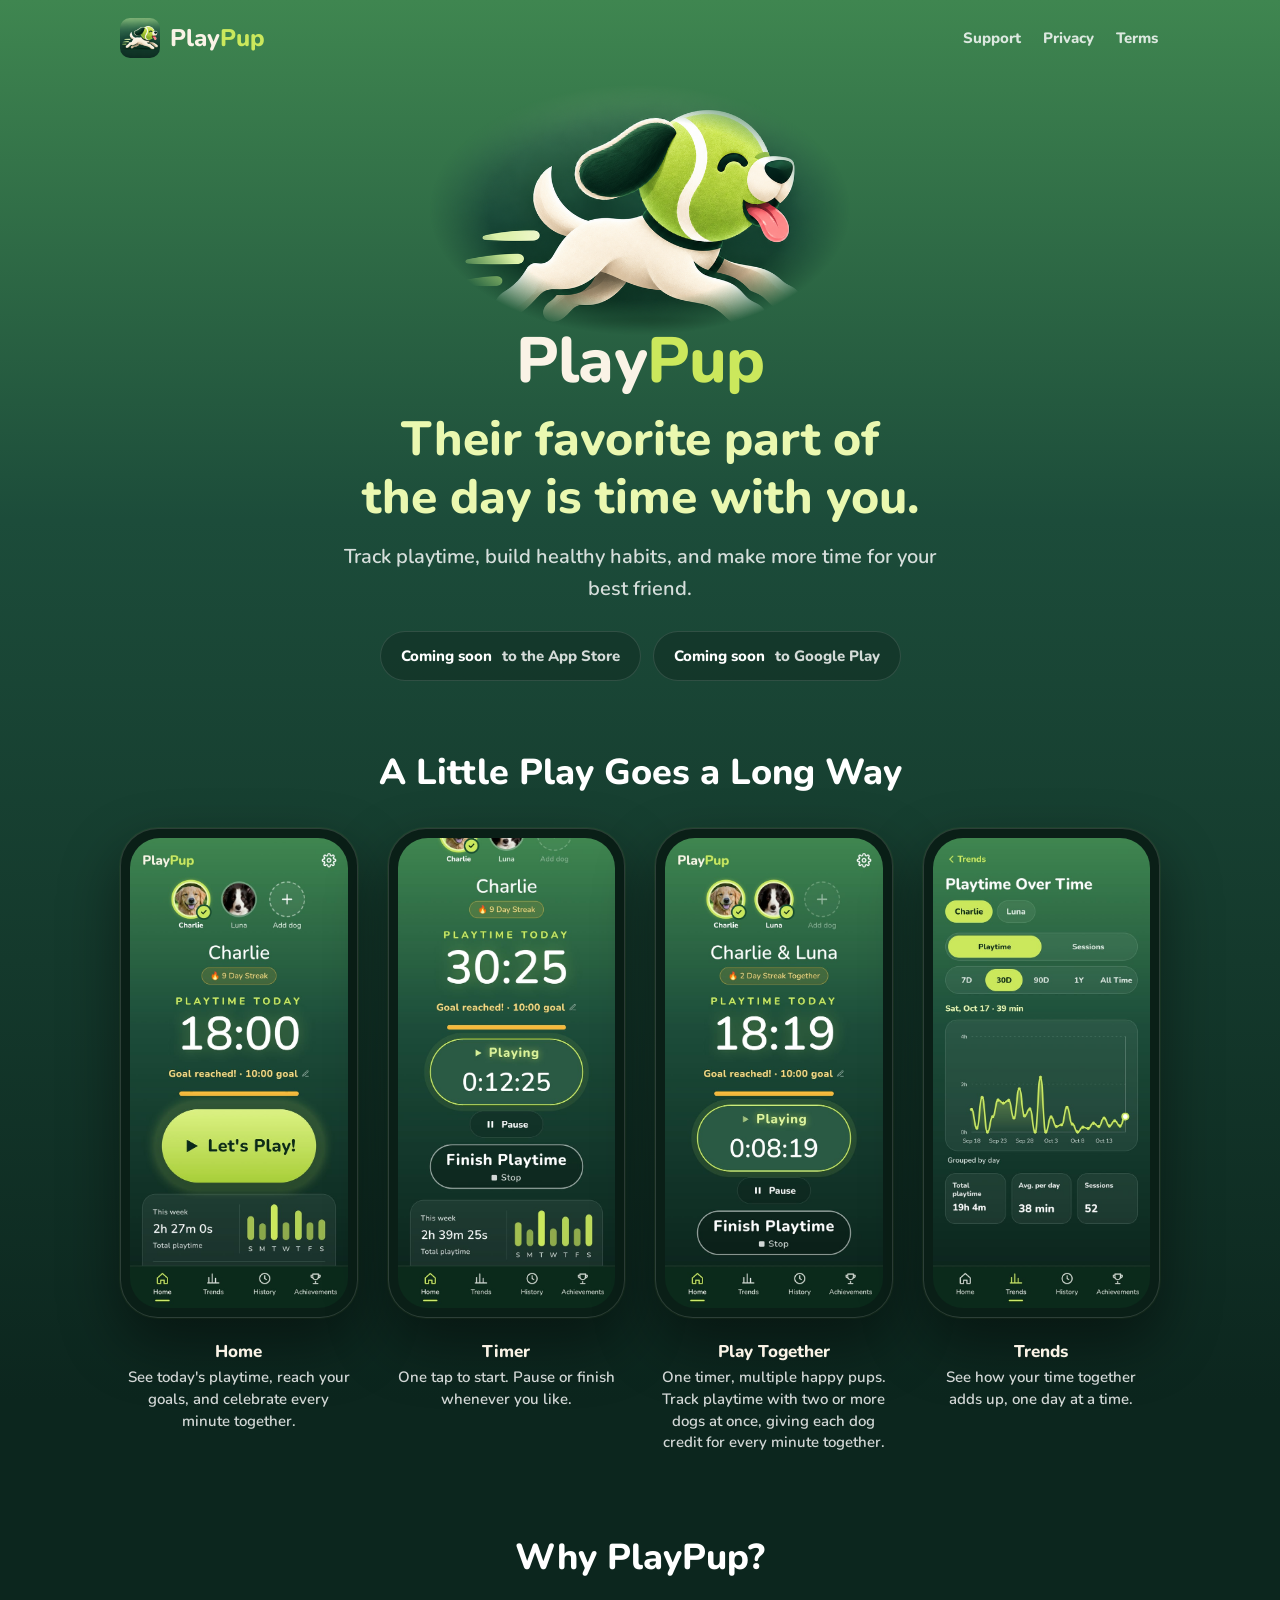
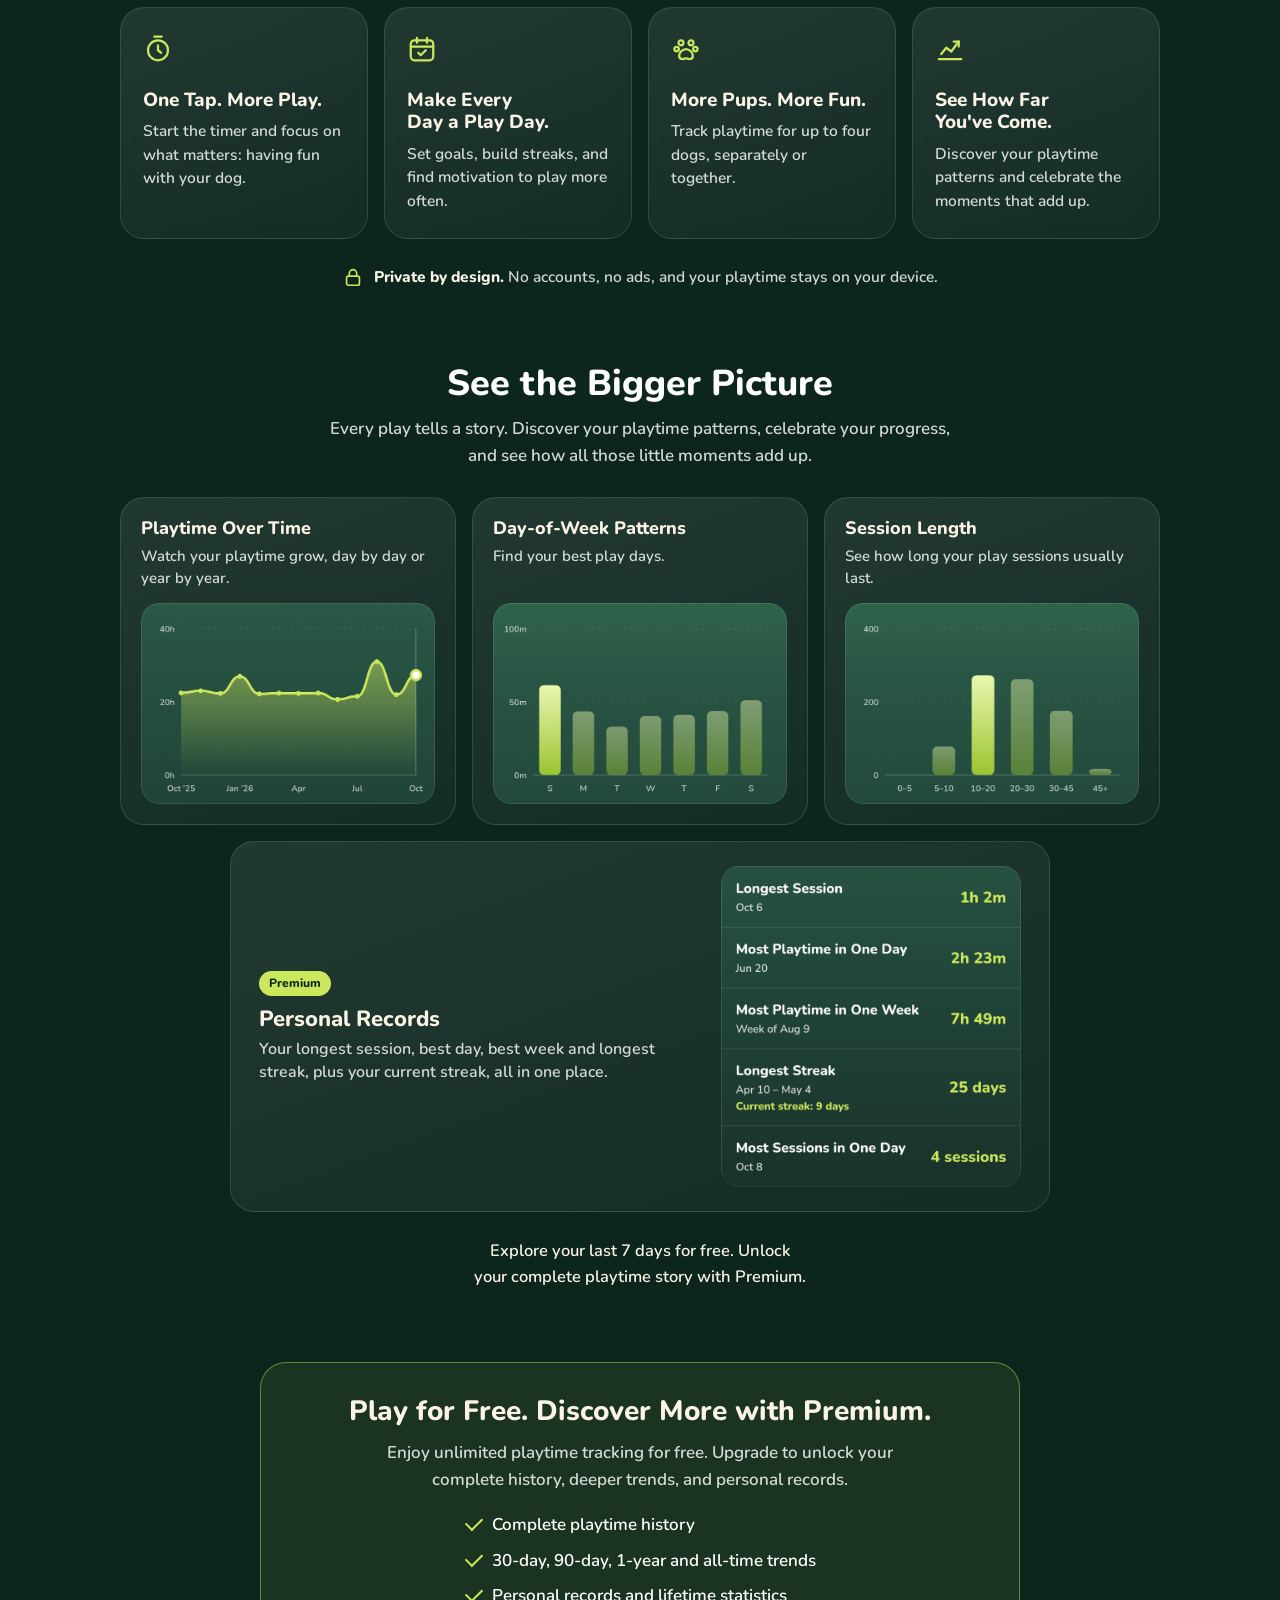
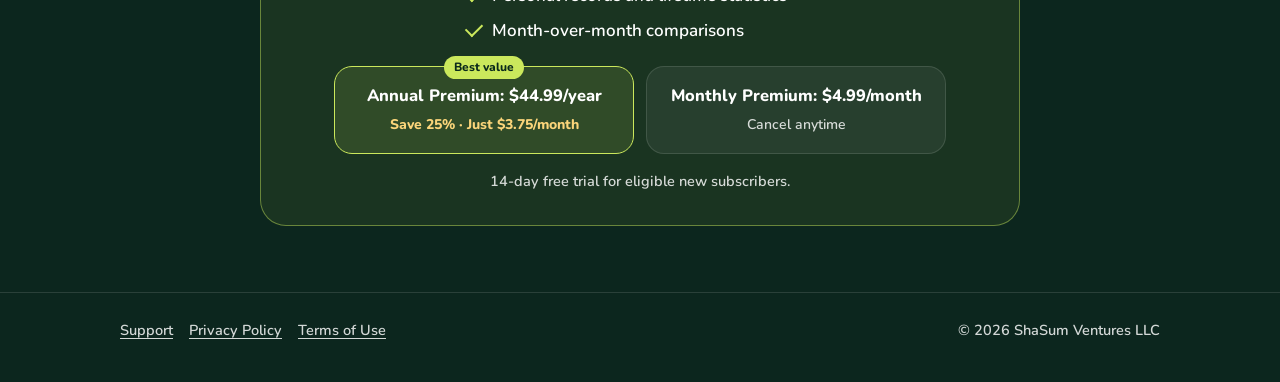
==== index.html @ ba5e1eaf "Add "See the Bigger Picture" chart section before Premium Three chart cards cropped from the real ap" ====
<!doctype html>
<html lang="en">
<head>
  <meta charset="utf-8">
  <meta name="viewport" content="width=device-width, initial-scale=1">
  <title>PlayPup – Dog Playtime Tracker | Build Healthy Play Habits</title>
  <meta name="description" content="Track playtime, build healthy habits, and make more time for your best friend. Private by design.">
  <meta name="theme-color" content="#1c4c3a">
  <link rel="icon" type="image/png" href="assets/favicon.png">
  <link rel="apple-touch-icon" href="assets/apple-touch-icon.png">
  <meta property="og:title" content="PlayPup – Dog Playtime Tracker">
  <meta property="og:description" content="Their favorite part of the day is time with you.">
  <meta property="og:image" content="https://playpup.app/assets/og-image.png">
  <meta property="og:url" content="https://playpup.app/">
  <meta name="twitter:card" content="summary_large_image">
  <link rel="stylesheet" href="assets/site.css?v=5">
</head>
<body>
  <header class="site-header">
    <div class="wrap">
      <a class="brand" href="/" aria-label="PlayPup home"><img src="assets/icon.png" alt="" width="40" height="40"><span class="wordmark">Play<span>Pup</span></span></a>
      <nav class="nav" aria-label="Main">
        <a href="support.html">Support</a>
        <a href="privacy.html">Privacy</a>
        <a href="terms.html">Terms</a>
      </nav>
    </div>
  </header>

  <main>
    <!-- 1. Hero -->
    <section class="hero">
      <div class="wrap">
        <img class="pup" src="assets/pup.png" alt="" width="760" height="455">
        <p class="hero-wordmark" aria-label="PlayPup">Play<span>Pup</span></p>
        <h1>Their favorite part of the day is time with you.</h1>
        <p class="lead">Track playtime, build healthy habits, and make more time for your best friend.</p>
        <div class="badges">
          <span class="badge"><strong>Coming soon</strong> to the App Store</span>
          <span class="badge"><strong>Coming soon</strong> to Google Play</span>
        </div>
      </div>
    </section>

    <!-- 2. App showcase -->
    <section class="showcase" aria-labelledby="showcase-title">
      <div class="wrap">
        <h2 class="section-title" id="showcase-title">A Little Play Goes a Long Way</h2>
        <div class="phones">
          <figure class="phone-fig">
            <div class="phone"><img src="assets/screens/home.jpg?v=2" alt="PlayPup Home screen: Charlie selected, 18 minutes of playtime today with the daily goal reached, a large Let's Play button, and this week's playtime bars" width="640" height="1385"></div>
            <figcaption><b>Home</b>See today's playtime, reach your goals, and celebrate every minute together.</figcaption>
          </figure>
          <figure class="phone-fig">
            <div class="phone"><img src="assets/screens/timer.jpg?v=2" alt="PlayPup timer running at 12 minutes, with Pause and Finish Playtime buttons" width="640" height="1385"></div>
            <figcaption><b>Timer</b>One tap to start. Pause or finish whenever you like.</figcaption>
          </figure>
          <figure class="phone-fig">
            <div class="phone"><img src="assets/screens/together.jpg?v=2" alt="Playing together: Charlie and Luna both selected, a 2 Day Streak Together, and one timer running for both dogs" width="640" height="1385"></div>
            <figcaption><b>Play Together</b>One timer, multiple happy pups. Track playtime with two or more dogs at once, giving each dog credit for every minute together.</figcaption>
          </figure>
          <figure class="phone-fig">
            <div class="phone"><img src="assets/screens/trends.jpg?v=2" alt="PlayPup Trends: a 30-day playtime chart with total playtime, average per day and session count" width="640" height="1385"></div>
            <figcaption><b>Trends</b>See how your time together adds up, one day at a time.</figcaption>
          </figure>
        </div>
      </div>
    </section>

    <!-- 3. Why PlayPup? -->
    <section aria-labelledby="why-title">
      <div class="wrap">
        <h2 class="section-title" id="why-title">Why PlayPup?</h2>
        <div class="benefits">
          <div class="benefit">
            <svg class="icon" viewBox="0 0 24 24" aria-hidden="true"><circle cx="12" cy="13" r="8"/><path d="M12 9v4l2.5 2M9 2h6"/></svg>
            <h3>One Tap. More Play.</h3>
            <p>Start the timer and focus on what matters: having fun with your dog.</p>
          </div>
          <div class="benefit">
            <svg class="icon" viewBox="0 0 24 24" aria-hidden="true"><rect x="3" y="5" width="18" height="16" rx="3"/><path d="M3 10h18M8 3v4M16 3v4M9 15l2 2 4-4"/></svg>
            <h3>Make Every Day a Play Day.</h3>
            <p>Set goals, build streaks, and find motivation to play more often.</p>
          </div>
          <div class="benefit">
            <svg class="icon" viewBox="0 0 24 24" aria-hidden="true"><circle cx="8" cy="7" r="2"/><circle cx="16" cy="7" r="2"/><circle cx="4.5" cy="12" r="1.8"/><circle cx="19.5" cy="12" r="1.8"/><path d="M12 12c-3 0-5.5 3.2-5.5 5.5 0 1.7 1.4 2.5 3 2.5 1 0 1.6-.5 2.5-.5s1.5.5 2.5.5c1.6 0 3-.8 3-2.5C17.5 15.2 15 12 12 12z"/></svg>
            <h3>More Pups. More Fun.</h3>
            <p>Track playtime for up to four dogs, separately or together.</p>
          </div>
          <div class="benefit">
            <svg class="icon" viewBox="0 0 24 24" aria-hidden="true"><path d="M3 20h18"/><path d="M5 16l4-5 4 3 6-8"/><path d="M15 6h4v4"/></svg>
            <h3>See How Far You've Come.</h3>
            <p>Discover your playtime patterns and celebrate the moments that add up.</p>
          </div>
        </div>
        <p class="privacy-line">
          <svg viewBox="0 0 24 24" aria-hidden="true"><rect x="5" y="11" width="14" height="10" rx="2"/><path d="M8 11V8a4 4 0 0 1 8 0v3"/></svg>
          <span><strong>Private by design.</strong> No accounts, no ads, and your playtime stays on your device.</span>
        </p>
      </div>
    </section>

    <!-- 4. See the bigger picture: the charts (leads into Premium) -->
    <section class="bigger" aria-labelledby="bigger-title">
      <div class="wrap">
        <h2 class="section-title" id="bigger-title">See the Bigger Picture</h2>
        <p class="section-sub">Every play tells a story. Discover your playtime patterns, celebrate your progress, and see how all those little moments add up.</p>
        <div class="chart-grid">
          <figure class="chart-card">
            <figcaption><h3>Playtime Over Time</h3><p>Watch your playtime grow, day by day or year by year.</p></figcaption>
            <img src="assets/charts/playtime.png?v=1" alt="Line chart of monthly playtime over the past year, rising toward this month" width="720" height="491" loading="lazy">
          </figure>
          <figure class="chart-card">
            <figcaption><h3>Day-of-Week Patterns</h3><p>Find your best play days.</p></figcaption>
            <img src="assets/charts/weekdays.png?v=1" alt="Bar chart of average playtime for each day of the week, highest on Sunday" width="720" height="491" loading="lazy">
          </figure>
          <figure class="chart-card">
            <figcaption><h3>Session Length</h3><p>See how long your play sessions usually last.</p></figcaption>
            <img src="assets/charts/length.png?v=1" alt="Bar chart of how many play sessions fall into each length, most often 10 to 20 minutes" width="720" height="491" loading="lazy">
          </figure>
        </div>
        <figure class="chart-card records-card">
          <figcaption>
            <span class="premium-tag">Premium</span>
            <h3>Personal Records</h3>
            <p>Your longest session, best day, best week and longest streak, plus your current streak, all in one place.</p>
          </figcaption>
          <img src="assets/charts/records.png?v=1" alt="Personal records: longest session 1 hour 2 minutes, most playtime in one day 2 hours 23 minutes, most in one week 7 hours 49 minutes, longest streak 25 days" width="720" height="770" loading="lazy">
        </figure>
        <p class="bigger-note">Explore your last 7 days for free. Unlock your complete playtime story with Premium.</p>
      </div>
    </section>

    <!-- 5. Premium -->
    <section aria-labelledby="premium-title">
      <div class="narrow">
        <div class="premium">
          <h2 id="premium-title">Play for Free. Discover More with Premium.</h2>
          <p>Enjoy unlimited playtime tracking for free. Upgrade to unlock your complete history, deeper trends, and personal records.</p>
          <ul class="checks">
            <li>Complete playtime history</li>
            <li>30-day, 90-day, 1-year and all-time trends</li>
            <li>Personal records and lifetime statistics</li>
            <li>Month-over-month comparisons</li>
          </ul>
          <div class="plans">
            <div class="plan best">
              <span class="tag">Best value</span>
              <b>Annual Premium: $44.99/year</b>
              <small>Save 25% · Just $3.75/month</small>
            </div>
            <div class="plan">
              <b>Monthly Premium: $4.99/month</b>
              <small class="plain">Cancel anytime</small>
            </div>
          </div>
          <p class="trial">14-day free trial for eligible new subscribers.</p>
        </div>
      </div>
    </section>
  </main>

  <!-- 6. Footer -->
  <footer class="site-footer">
    <div class="wrap">
      <div><a href="support.html">Support</a><a href="privacy.html">Privacy Policy</a><a href="terms.html">Terms of Use</a></div>
      <div>© 2026 ShaSum Ventures LLC</div>
    </div>
  </footer>
</body>
</html>
---- assets/site.css ----
/* PlayPup website — the app's look: green gradient, lime accent, gold for rewards, Nunito. */
@font-face { font-family: 'Nunito'; font-weight: 600; font-display: swap; src: url('fonts/Nunito_600SemiBold.ttf') format('truetype'); }
@font-face { font-family: 'Nunito'; font-weight: 800; font-display: swap; src: url('fonts/Nunito_800ExtraBold.ttf') format('truetype'); }

:root {
  --top: #3f8650; --mid: #1c4c3a; --bot: #0c261e;
  --lime: #cbe85c; --lime-light: #eaf8b0; --cream: #faf3e6; --gold: #f6b93b; --gold-text: #fbd57a;
  --ink: #ffffff; --muted: rgba(255, 255, 255, 0.82); --card: rgba(255, 255, 255, 0.06); --line: rgba(255, 255, 255, 0.12);
  --on-lime: #0b2a1b;
  color-scheme: dark;
}
* { box-sizing: border-box; }
html { background: var(--bot); }
body {
  margin: 0; min-height: 100vh; color: var(--ink); background: linear-gradient(180deg, var(--top) 0, var(--mid) 520px, var(--bot) 1400px) no-repeat, var(--bot);
  font: 600 17px/1.6 'Nunito', -apple-system, 'Segoe UI', Roboto, Helvetica, Arial, sans-serif;
  -webkit-font-smoothing: antialiased;
}
img { max-width: 100%; height: auto; display: block; }
a { color: var(--lime); text-underline-offset: 3px; }
a:hover { color: var(--lime-light); }
:focus-visible { outline: 3px solid var(--lime); outline-offset: 3px; border-radius: 6px; }
h1, h2, h3 { font-weight: 800; line-height: 1.2; margin: 0; text-wrap: balance; }
.wrap { width: min(1040px, 100% - 40px); margin-inline: auto; }
.narrow { width: min(760px, 100% - 40px); margin-inline: auto; }

/* Header */
.site-header { padding-block: 18px; }
.site-header .wrap { display: flex; align-items: center; justify-content: space-between; gap: 16px; flex-wrap: wrap; }
.brand { display: flex; align-items: center; gap: 10px; text-decoration: none; font-weight: 800; font-size: 24px; color: var(--cream); }
.brand img { width: 40px; height: 40px; border-radius: 10px; }
.brand .wordmark span { color: var(--lime); }
.nav { display: flex; gap: 18px; flex-wrap: wrap; }
.nav a { color: var(--muted); text-decoration: none; font-weight: 800; font-size: 15px; padding: 6px 2px; }
.nav a:hover, .nav a[aria-current="page"] { color: var(--ink); }

/* Home hero */
.hero { text-align: center; padding-block: 8px 40px; }
.hero .pup {
  width: min(420px, 86%); margin: 0 auto;
  /* Fade the artwork's own background softly into the page. */
  -webkit-mask-image: radial-gradient(closest-side, #000 72%, transparent 100%);
  mask-image: radial-gradient(closest-side, #000 72%, transparent 100%);
}
.hero-wordmark { font-weight: 800; font-size: clamp(44px, 8vw, 64px); line-height: 1; letter-spacing: -0.01em; color: var(--cream); margin: -6px 0 18px; }
.hero-wordmark span { color: var(--lime); }
.hero h1 { font-size: clamp(30px, 5.4vw, 48px); color: var(--lime-light); margin-top: 6px; }
.hero p.lead { font-size: clamp(17px, 2.3vw, 20px); color: var(--muted); max-width: 620px; margin: 14px auto 0; }
.badges { display: flex; gap: 12px; justify-content: center; flex-wrap: wrap; margin-top: 26px; }
.badge {
  display: inline-flex; align-items: center; gap: 10px; padding: 12px 20px; border-radius: 99px;
  border: 1.5px solid var(--line); background: rgba(0, 0, 0, 0.2); color: var(--muted); font-weight: 800; font-size: 15px;
}
.badge strong { color: var(--ink); }
.btn {
  display: inline-block; padding: 14px 26px; border-radius: 99px; font-weight: 800; text-decoration: none;
  background: linear-gradient(180deg, #dcf283, #a9cf3a); color: var(--on-lime);
}
.btn:hover { color: var(--on-lime); filter: brightness(1.05); }

/* Sections */
section { padding-block: 36px; }
.section-title { text-align: center; font-size: clamp(26px, 4vw, 36px); }
.section-sub { text-align: center; color: var(--muted); max-width: 640px; margin: 10px auto 0; }

/* App showcase: the star of the page */
.showcase { padding-block: 30px 46px; }
.phones {
  display: grid; grid-template-columns: repeat(4, minmax(0, 1fr)); gap: clamp(16px, 2.4vw, 30px);
  align-items: start; max-width: 1040px; margin: 34px auto 0;
}
.phone-fig { margin: 0; text-align: center; }
.phone {
  border-radius: 38px; padding: 9px; background: #0a1f17;
  border: 1px solid rgba(255, 255, 255, 0.14);
  box-shadow: 0 26px 60px rgba(0, 0, 0, 0.45), 0 0 0 1px rgba(203, 232, 92, 0.06);
}
.phone img { border-radius: 30px; width: 100%; }
.phone-fig figcaption { position: relative; z-index: 1; margin-top: 22px; color: var(--muted); font-size: 15px; line-height: 1.45; padding-inline: 6px; }
.phone-fig figcaption b { display: block; color: var(--cream); font-size: 17px; margin-bottom: 2px; }
@media (max-width: 900px) and (min-width: 721px) {
  /* Tablets: two by two. */
  .phones { grid-template-columns: repeat(2, minmax(0, 1fr)); max-width: 620px; row-gap: 40px; }
}
@media (max-width: 720px) {
  /* On phones: swipe through the screens. */
  .phones {
    grid-template-columns: none; grid-auto-flow: column; grid-auto-columns: 72%;
    overflow-x: auto; scroll-snap-type: x mandatory; padding: 10px 14% 18px; margin-inline: -20px;
    scrollbar-width: none;
  }
  .phones::-webkit-scrollbar { display: none; }
  .phone-fig { scroll-snap-align: center; }
}

/* Why PlayPup: four glass cards */
.benefits { display: grid; gap: 16px; grid-template-columns: repeat(auto-fit, minmax(220px, 1fr)); margin-top: 28px; }
.benefit {
  padding: 26px 22px; border-radius: 24px; border: 1px solid var(--line);
  background: linear-gradient(160deg, rgba(255, 255, 255, 0.09), rgba(255, 255, 255, 0.03));
  -webkit-backdrop-filter: blur(8px); backdrop-filter: blur(8px);
}
.benefit .icon { width: 30px; height: 30px; fill: none; stroke: var(--lime); stroke-width: 1.8; stroke-linecap: round; stroke-linejoin: round; }
.benefit h3 { font-size: 19px; margin-top: 16px; color: var(--cream); }
.benefit p { color: var(--muted); margin: 8px 0 0; font-size: 15.5px; line-height: 1.5; }
.privacy-line { display: flex; gap: 10px; align-items: center; justify-content: center; text-align: left; color: var(--muted); margin: 26px auto 0; max-width: 620px; font-size: 15.5px; }
.privacy-line svg { width: 22px; height: 22px; flex: none; fill: none; stroke: var(--lime); stroke-width: 1.8; stroke-linecap: round; stroke-linejoin: round; }
.privacy-line strong { color: var(--cream); }

/* See the bigger picture: chart cards */
.chart-grid { display: grid; grid-template-columns: repeat(3, minmax(0, 1fr)); gap: 16px; margin-top: 28px; }
.chart-card {
  margin: 0; padding: 20px; border-radius: 24px; border: 1px solid var(--line);
  background: linear-gradient(160deg, rgba(255, 255, 255, 0.09), rgba(255, 255, 255, 0.03));
  display: flex; flex-direction: column;
}
.chart-grid .chart-card img { margin-top: auto; } /* charts line up along the bottom */
.chart-card h3 { font-size: 18px; color: var(--cream); }
.chart-card figcaption p { color: var(--muted); margin: 6px 0 14px; font-size: 15px; line-height: 1.45; }
.chart-card img { width: 100%; border-radius: 18px; }
.records-card { display: grid; grid-template-columns: 1fr minmax(0, 300px); gap: 32px; align-items: center; margin: 16px auto 0; padding: 24px 28px; max-width: 820px; }
.records-card h3 { font-size: 22px; margin-top: 10px; }
.records-card figcaption p { font-size: 16px; margin-bottom: 0; max-width: 420px; }
.premium-tag { display: inline-block; font-size: 12px; font-weight: 800; padding: 3px 10px; border-radius: 99px; color: var(--on-lime); background: var(--lime); }
.bigger-note { text-align: center; color: var(--cream); font-size: 16.5px; margin: 26px auto 0; max-width: 620px; text-wrap: balance; }
@media (max-width: 860px) {
  .chart-grid { grid-template-columns: 1fr; max-width: 520px; margin-inline: auto; }
  .records-card { grid-template-columns: 1fr; max-width: 520px; margin-inline: auto; }
}

/* Premium: compact, after the app story */
.premium { border: 1px solid rgba(203, 232, 92, 0.45); background: rgba(203, 232, 92, 0.07); border-radius: 26px; padding: clamp(22px, 4vw, 32px); text-align: center; }
.premium h2 { font-size: clamp(22px, 3.4vw, 28px); color: var(--cream); }
.premium > p { color: var(--muted); margin: 10px auto 0; max-width: 560px; }
.checks { list-style: none; padding: 0; margin: 18px auto 0; display: inline-grid; gap: 8px; text-align: left; }
.checks li { padding-left: 28px; position: relative; }
.checks li::before { content: ''; position: absolute; left: 2px; top: 6px; width: 14px; height: 8px; border-left: 2.5px solid var(--lime); border-bottom: 2.5px solid var(--lime); transform: rotate(-45deg); }
.plans { display: flex; gap: 12px; justify-content: center; flex-wrap: wrap; margin-top: 22px; }
.plan { position: relative; border: 1.5px solid var(--line); background: var(--card); border-radius: 18px; padding: 16px 20px; min-width: 230px; flex: 1 1 230px; max-width: 300px; }
.plan b { display: block; font-size: 16.5px; }
.plan small { color: var(--gold-text); font-weight: 800; font-size: 14px; }
.plan small.plain { color: var(--muted); font-weight: 600; }
.plan.best { border-color: var(--lime); background: rgba(203, 232, 92, 0.12); }
.plan .tag { position: absolute; top: -11px; left: 50%; transform: translateX(-50%); background: var(--lime); color: var(--on-lime); font-size: 12px; font-weight: 800; padding: 2px 10px; border-radius: 99px; white-space: nowrap; }
.premium .trial { color: var(--muted); font-size: 14.5px; margin-top: 16px; }

/* Text pages (privacy, terms, support) */
.doc { padding-block: 16px 50px; }
.doc h1 { font-size: clamp(30px, 5vw, 40px); }
.doc .updated { color: var(--muted); margin-top: 6px; font-size: 15px; }
.doc h2 { font-size: 22px; margin-top: 34px; }
.doc h3 { font-size: 18px; margin-top: 22px; }
.doc p, .doc li { color: rgba(255, 255, 255, 0.9); }
.doc ul { padding-left: 22px; }
.doc li + li { margin-top: 6px; }
.callout { background: var(--card); border: 1px solid var(--line); border-left: 4px solid var(--lime); border-radius: 14px; padding: 16px 18px; margin-top: 20px; }
.callout p { margin: 0; }
details { background: var(--card); border: 1px solid var(--line); border-radius: 16px; padding: 4px 18px; margin-top: 10px; }
summary { cursor: pointer; font-weight: 800; padding-block: 12px; list-style-position: inside; }
details[open] summary { color: var(--lime-light); }
details p, details ol, details ul { margin-top: 0; }
.contact { font-size: 20px; font-weight: 800; }

/* Footer */
.site-footer { border-top: 1px solid var(--line); padding-block: 26px 40px; margin-top: 30px; color: var(--muted); font-size: 14.5px; }
.site-footer .wrap { display: flex; justify-content: space-between; gap: 12px; flex-wrap: wrap; }
.site-footer a { color: var(--muted); margin-right: 16px; }
.site-footer a:hover { color: var(--ink); }
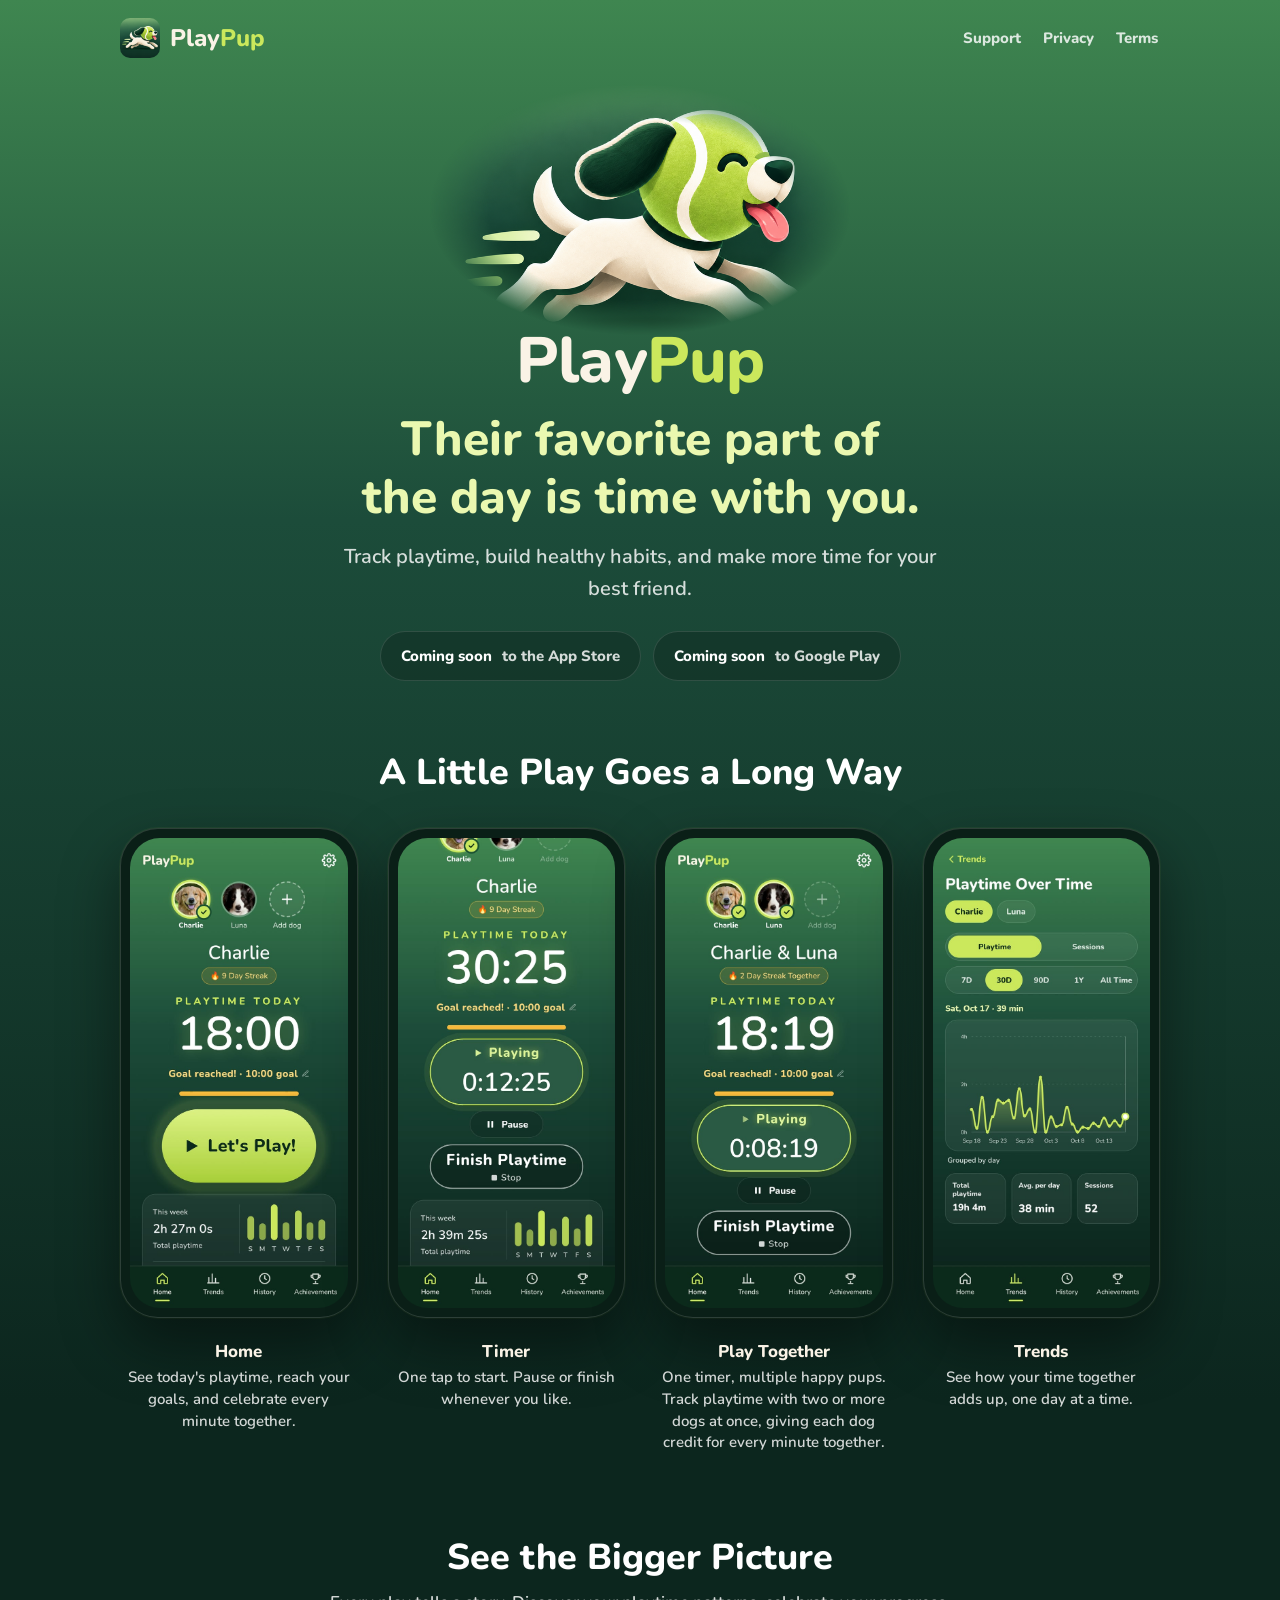
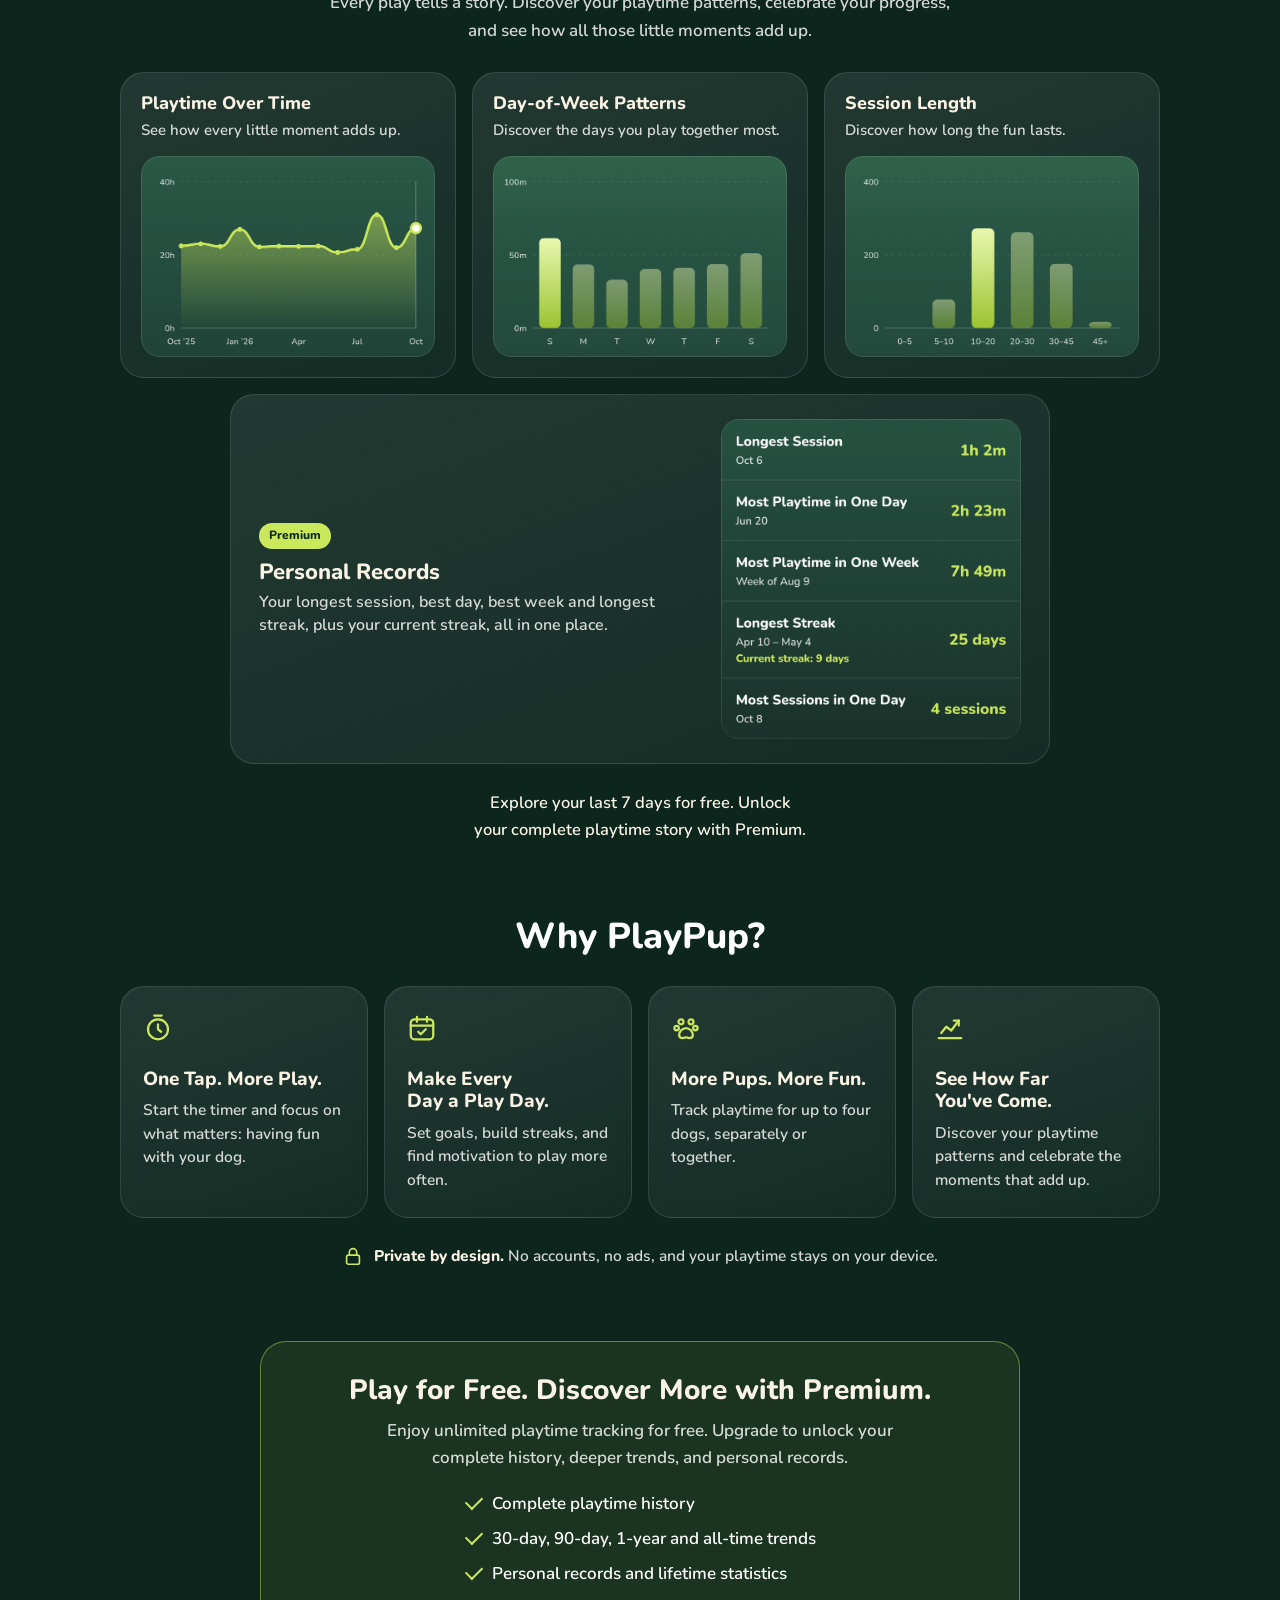
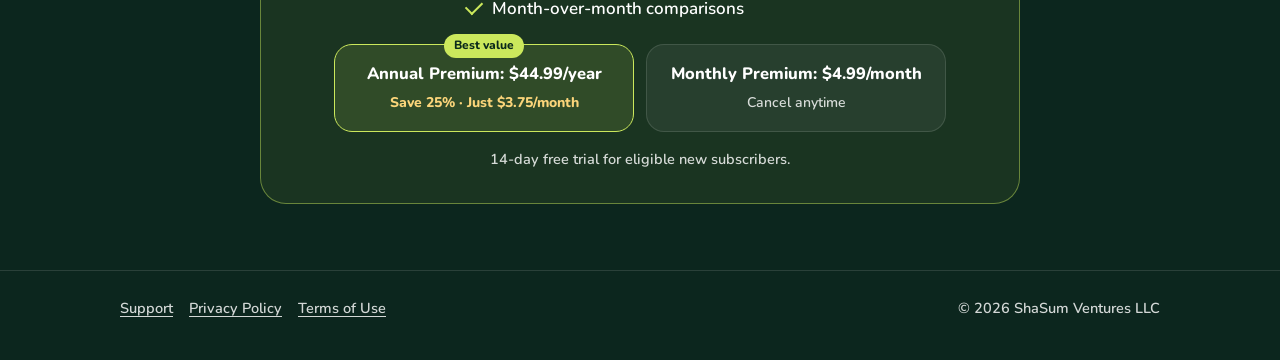
==== commit 2ffcf117: "Move See the Bigger Picture above Why PlayPup?; new chart captions Co-Authored-By: Claude Opus 5.5 <" ====
--- a/index.html
+++ b/index.html
@@ -67,7 +67,38 @@
       </div>
     </section>
 
-    <!-- 3. Why PlayPup? -->
+    <!-- 3. See the bigger picture: the charts -->
+    <section class="bigger" aria-labelledby="bigger-title">
+      <div class="wrap">
+        <h2 class="section-title" id="bigger-title">See the Bigger Picture</h2>
+        <p class="section-sub">Every play tells a story. Discover your playtime patterns, celebrate your progress, and see how all those little moments add up.</p>
+        <div class="chart-grid">
+          <figure class="chart-card">
+            <figcaption><h3>Playtime Over Time</h3><p>See how every little moment adds up.</p></figcaption>
+            <img src="assets/charts/playtime.png?v=1" alt="Line chart of monthly playtime over the past year, rising toward this month" width="720" height="491" loading="lazy">
+          </figure>
+          <figure class="chart-card">
+            <figcaption><h3>Day-of-Week Patterns</h3><p>Discover the days you play together most.</p></figcaption>
+            <img src="assets/charts/weekdays.png?v=1" alt="Bar chart of average playtime for each day of the week, highest on Sunday" width="720" height="491" loading="lazy">
+          </figure>
+          <figure class="chart-card">
+            <figcaption><h3>Session Length</h3><p>Discover how long the fun lasts.</p></figcaption>
+            <img src="assets/charts/length.png?v=1" alt="Bar chart of how many play sessions fall into each length, most often 10 to 20 minutes" width="720" height="491" loading="lazy">
+          </figure>
+        </div>
+        <figure class="chart-card records-card">
+          <figcaption>
+            <span class="premium-tag">Premium</span>
+            <h3>Personal Records</h3>
+            <p>Your longest session, best day, best week and longest streak, plus your current streak, all in one place.</p>
+          </figcaption>
+          <img src="assets/charts/records.png?v=1" alt="Personal records: longest session 1 hour 2 minutes, most playtime in one day 2 hours 23 minutes, most in one week 7 hours 49 minutes, longest streak 25 days" width="720" height="770" loading="lazy">
+        </figure>
+        <p class="bigger-note">Explore your last 7 days for free. Unlock your complete playtime story with Premium.</p>
+      </div>
+    </section>
+
+    <!-- 4. Why PlayPup? -->
     <section aria-labelledby="why-title">
       <div class="wrap">
         <h2 class="section-title" id="why-title">Why PlayPup?</h2>
@@ -97,37 +128,6 @@
           <svg viewBox="0 0 24 24" aria-hidden="true"><rect x="5" y="11" width="14" height="10" rx="2"/><path d="M8 11V8a4 4 0 0 1 8 0v3"/></svg>
           <span><strong>Private by design.</strong> No accounts, no ads, and your playtime stays on your device.</span>
         </p>
-      </div>
-    </section>
-
-    <!-- 4. See the bigger picture: the charts (leads into Premium) -->
-    <section class="bigger" aria-labelledby="bigger-title">
-      <div class="wrap">
-        <h2 class="section-title" id="bigger-title">See the Bigger Picture</h2>
-        <p class="section-sub">Every play tells a story. Discover your playtime patterns, celebrate your progress, and see how all those little moments add up.</p>
-        <div class="chart-grid">
-          <figure class="chart-card">
-            <figcaption><h3>Playtime Over Time</h3><p>Watch your playtime grow, day by day or year by year.</p></figcaption>
-            <img src="assets/charts/playtime.png?v=1" alt="Line chart of monthly playtime over the past year, rising toward this month" width="720" height="491" loading="lazy">
-          </figure>
-          <figure class="chart-card">
-            <figcaption><h3>Day-of-Week Patterns</h3><p>Find your best play days.</p></figcaption>
-            <img src="assets/charts/weekdays.png?v=1" alt="Bar chart of average playtime for each day of the week, highest on Sunday" width="720" height="491" loading="lazy">
-          </figure>
-          <figure class="chart-card">
-            <figcaption><h3>Session Length</h3><p>See how long your play sessions usually last.</p></figcaption>
-            <img src="assets/charts/length.png?v=1" alt="Bar chart of how many play sessions fall into each length, most often 10 to 20 minutes" width="720" height="491" loading="lazy">
-          </figure>
-        </div>
-        <figure class="chart-card records-card">
-          <figcaption>
-            <span class="premium-tag">Premium</span>
-            <h3>Personal Records</h3>
-            <p>Your longest session, best day, best week and longest streak, plus your current streak, all in one place.</p>
-          </figcaption>
-          <img src="assets/charts/records.png?v=1" alt="Personal records: longest session 1 hour 2 minutes, most playtime in one day 2 hours 23 minutes, most in one week 7 hours 49 minutes, longest streak 25 days" width="720" height="770" loading="lazy">
-        </figure>
-        <p class="bigger-note">Explore your last 7 days for free. Unlock your complete playtime story with Premium.</p>
       </div>
     </section>
 
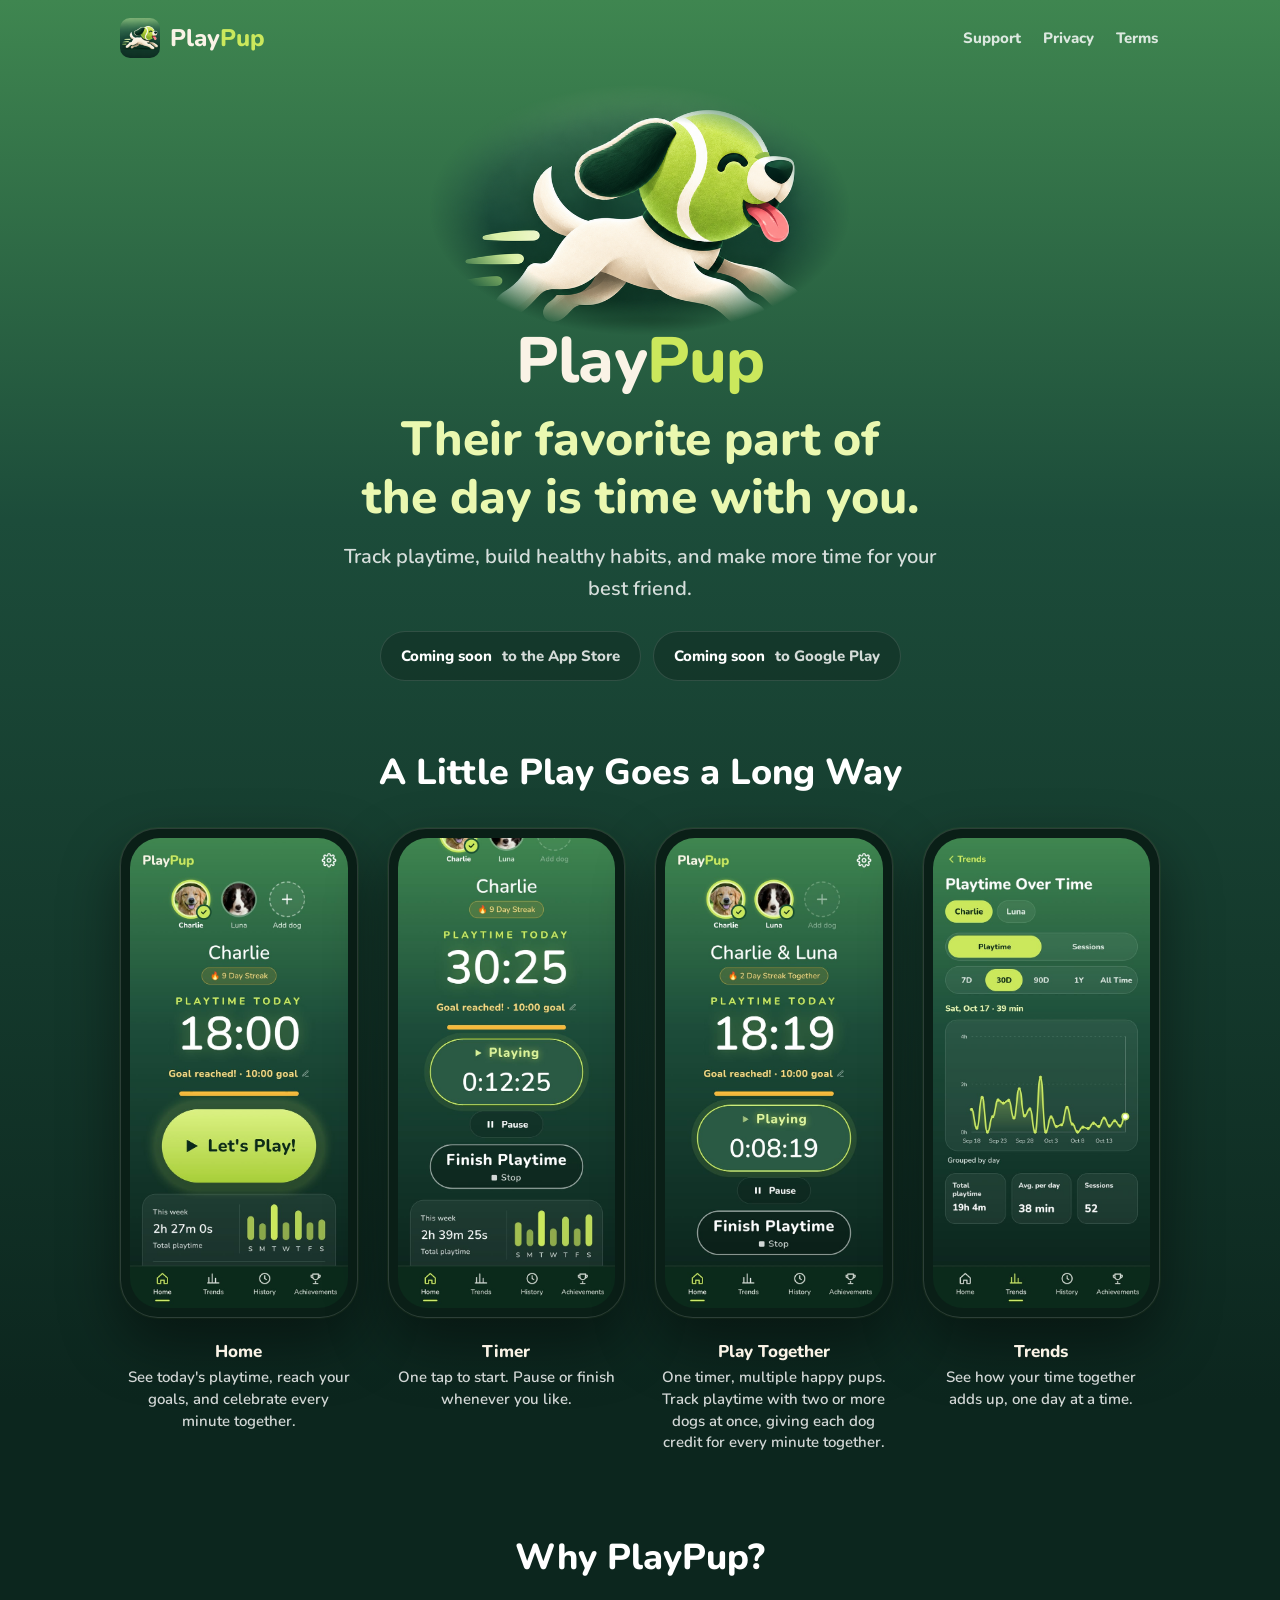
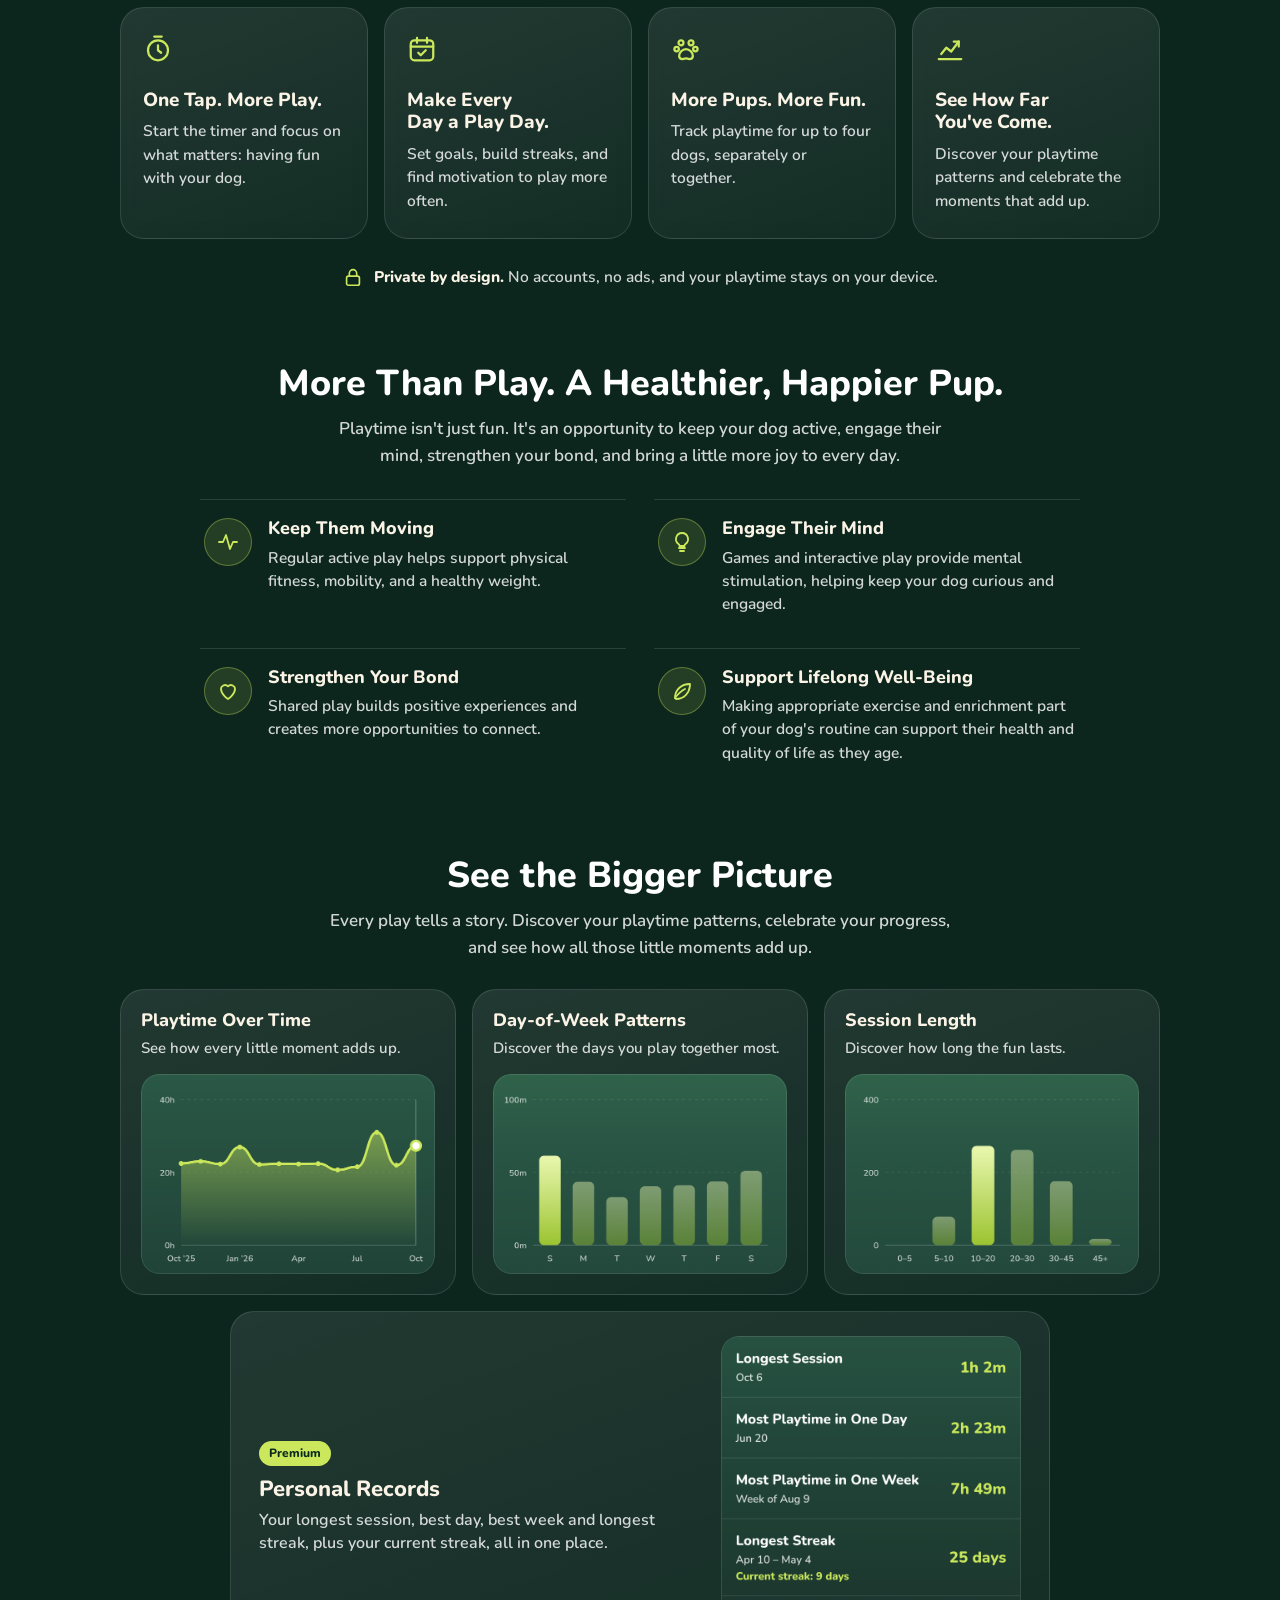
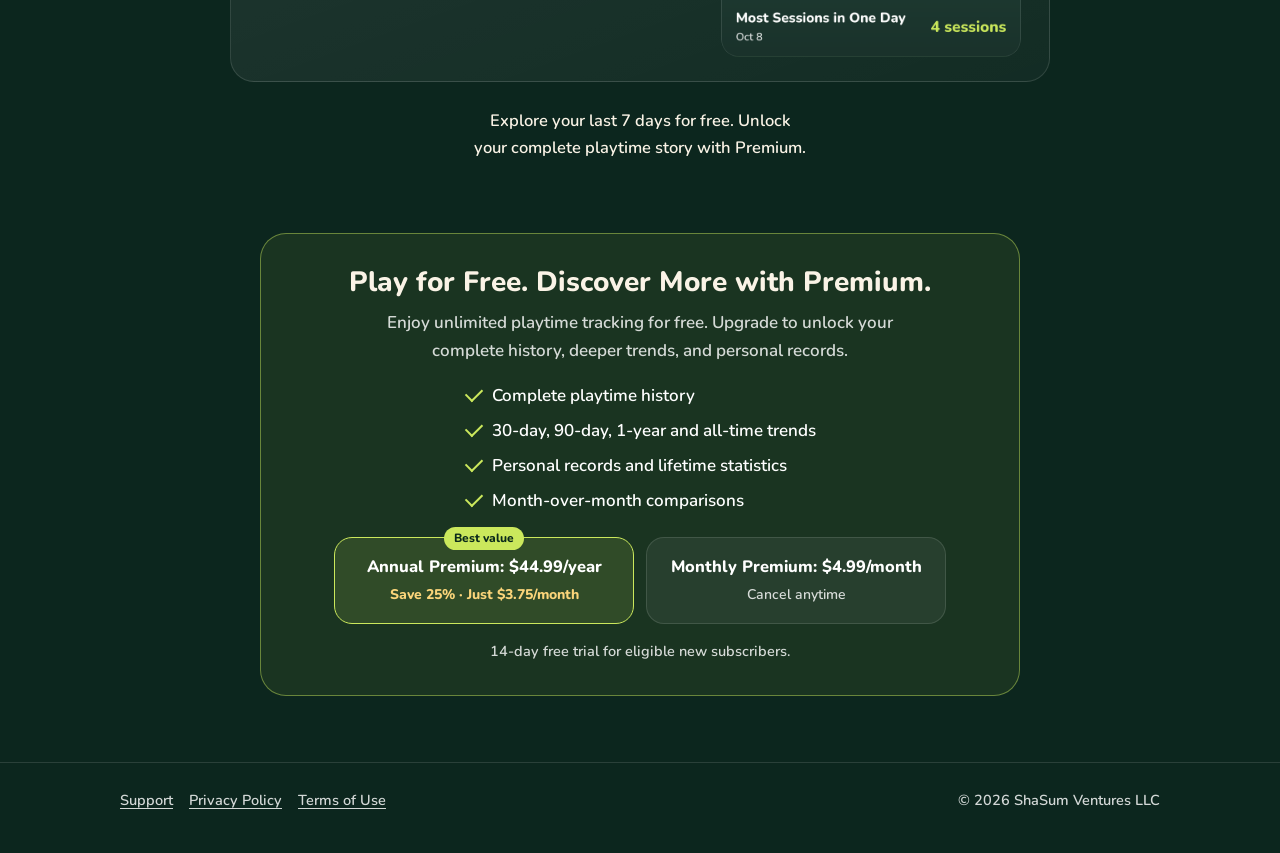
==== commit 64b3896b: "Add "More Than Play" section; reorder homepage story Why play matters (four benefits with icons, own" ====
--- a/index.html
+++ b/index.html
@@ -13,7 +13,7 @@
   <meta property="og:image" content="https://playpup.app/assets/og-image.png">
   <meta property="og:url" content="https://playpup.app/">
   <meta name="twitter:card" content="summary_large_image">
-  <link rel="stylesheet" href="assets/site.css?v=5">
+  <link rel="stylesheet" href="assets/site.css?v=6">
 </head>
 <body>
   <header class="site-header">
@@ -67,38 +67,7 @@
       </div>
     </section>
 
-    <!-- 3. See the bigger picture: the charts -->
-    <section class="bigger" aria-labelledby="bigger-title">
-      <div class="wrap">
-        <h2 class="section-title" id="bigger-title">See the Bigger Picture</h2>
-        <p class="section-sub">Every play tells a story. Discover your playtime patterns, celebrate your progress, and see how all those little moments add up.</p>
-        <div class="chart-grid">
-          <figure class="chart-card">
-            <figcaption><h3>Playtime Over Time</h3><p>See how every little moment adds up.</p></figcaption>
-            <img src="assets/charts/playtime.png?v=1" alt="Line chart of monthly playtime over the past year, rising toward this month" width="720" height="491" loading="lazy">
-          </figure>
-          <figure class="chart-card">
-            <figcaption><h3>Day-of-Week Patterns</h3><p>Discover the days you play together most.</p></figcaption>
-            <img src="assets/charts/weekdays.png?v=1" alt="Bar chart of average playtime for each day of the week, highest on Sunday" width="720" height="491" loading="lazy">
-          </figure>
-          <figure class="chart-card">
-            <figcaption><h3>Session Length</h3><p>Discover how long the fun lasts.</p></figcaption>
-            <img src="assets/charts/length.png?v=1" alt="Bar chart of how many play sessions fall into each length, most often 10 to 20 minutes" width="720" height="491" loading="lazy">
-          </figure>
-        </div>
-        <figure class="chart-card records-card">
-          <figcaption>
-            <span class="premium-tag">Premium</span>
-            <h3>Personal Records</h3>
-            <p>Your longest session, best day, best week and longest streak, plus your current streak, all in one place.</p>
-          </figcaption>
-          <img src="assets/charts/records.png?v=1" alt="Personal records: longest session 1 hour 2 minutes, most playtime in one day 2 hours 23 minutes, most in one week 7 hours 49 minutes, longest streak 25 days" width="720" height="770" loading="lazy">
-        </figure>
-        <p class="bigger-note">Explore your last 7 days for free. Unlock your complete playtime story with Premium.</p>
-      </div>
-    </section>
-
-    <!-- 4. Why PlayPup? -->
+    <!-- 3. Why PlayPup? -->
     <section aria-labelledby="why-title">
       <div class="wrap">
         <h2 class="section-title" id="why-title">Why PlayPup?</h2>
@@ -131,7 +100,64 @@
       </div>
     </section>
 
-    <!-- 5. Premium -->
+    <!-- 4. Why play matters: More Than Play -->
+    <section class="wellness" aria-labelledby="wellness-title">
+      <div class="wrap">
+        <h2 class="section-title" id="wellness-title">More Than Play. A Healthier, Happier Pup.</h2>
+        <p class="section-sub">Playtime isn't just fun. It's an opportunity to keep your dog active, engage their mind, strengthen your bond, and bring a little more joy to every day.</p>
+        <div class="wellness-grid">
+          <div class="well">
+            <span class="badge-icon"><svg viewBox="0 0 24 24" aria-hidden="true"><path d="M3 12h4l3-7 4 14 3-7h4"/></svg></span>
+            <div><h3>Keep Them Moving</h3><p>Regular active play helps support physical fitness, mobility, and a healthy weight.</p></div>
+          </div>
+          <div class="well">
+            <span class="badge-icon"><svg viewBox="0 0 24 24" aria-hidden="true"><path d="M9 18h6M10 21h4M12 3a6 6 0 0 0-3.5 10.9c.6.4 1 1.1 1 1.8V16h5v-.3c0-.7.4-1.4 1-1.8A6 6 0 0 0 12 3z"/></svg></span>
+            <div><h3>Engage Their Mind</h3><p>Games and interactive play provide mental stimulation, helping keep your dog curious and engaged.</p></div>
+          </div>
+          <div class="well">
+            <span class="badge-icon"><svg viewBox="0 0 24 24" aria-hidden="true"><path d="M12 20s-7-4.4-7-10a4 4 0 0 1 7-2.6A4 4 0 0 1 19 10c0 5.6-7 10-7 10z"/></svg></span>
+            <div><h3>Strengthen Your Bond</h3><p>Shared play builds positive experiences and creates more opportunities to connect.</p></div>
+          </div>
+          <div class="well">
+            <span class="badge-icon"><svg viewBox="0 0 24 24" aria-hidden="true"><path d="M5 19c0-8 6-14 15-14 0 9-6 15-14 15"/><path d="M5 19c3-4 6-7 10-9"/></svg></span>
+            <div><h3>Support Lifelong Well-Being</h3><p>Making appropriate exercise and enrichment part of your dog's routine can support their health and quality of life as they age.</p></div>
+          </div>
+        </div>
+      </div>
+    </section>
+
+    <!-- 5. See the bigger picture: the charts -->
+    <section class="bigger" aria-labelledby="bigger-title">
+      <div class="wrap">
+        <h2 class="section-title" id="bigger-title">See the Bigger Picture</h2>
+        <p class="section-sub">Every play tells a story. Discover your playtime patterns, celebrate your progress, and see how all those little moments add up.</p>
+        <div class="chart-grid">
+          <figure class="chart-card">
+            <figcaption><h3>Playtime Over Time</h3><p>See how every little moment adds up.</p></figcaption>
+            <img src="assets/charts/playtime.png?v=1" alt="Line chart of monthly playtime over the past year, rising toward this month" width="720" height="491" loading="lazy">
+          </figure>
+          <figure class="chart-card">
+            <figcaption><h3>Day-of-Week Patterns</h3><p>Discover the days you play together most.</p></figcaption>
+            <img src="assets/charts/weekdays.png?v=1" alt="Bar chart of average playtime for each day of the week, highest on Sunday" width="720" height="491" loading="lazy">
+          </figure>
+          <figure class="chart-card">
+            <figcaption><h3>Session Length</h3><p>Discover how long the fun lasts.</p></figcaption>
+            <img src="assets/charts/length.png?v=1" alt="Bar chart of how many play sessions fall into each length, most often 10 to 20 minutes" width="720" height="491" loading="lazy">
+          </figure>
+        </div>
+        <figure class="chart-card records-card">
+          <figcaption>
+            <span class="premium-tag">Premium</span>
+            <h3>Personal Records</h3>
+            <p>Your longest session, best day, best week and longest streak, plus your current streak, all in one place.</p>
+          </figcaption>
+          <img src="assets/charts/records.png?v=1" alt="Personal records: longest session 1 hour 2 minutes, most playtime in one day 2 hours 23 minutes, most in one week 7 hours 49 minutes, longest streak 25 days" width="720" height="770" loading="lazy">
+        </figure>
+        <p class="bigger-note">Explore your last 7 days for free. Unlock your complete playtime story with Premium.</p>
+      </div>
+    </section>
+
+    <!-- 6. Premium -->
     <section aria-labelledby="premium-title">
       <div class="narrow">
         <div class="premium">
@@ -160,7 +186,7 @@
     </section>
   </main>
 
-  <!-- 6. Footer -->
+  <!-- 7. Footer -->
   <footer class="site-footer">
     <div class="wrap">
       <div><a href="support.html">Support</a><a href="privacy.html">Privacy Policy</a><a href="terms.html">Terms of Use</a></div>
--- a/assets/site.css
+++ b/assets/site.css
@@ -128,6 +128,18 @@
   .records-card { grid-template-columns: 1fr; max-width: 520px; margin-inline: auto; }
 }
 
+/* More Than Play: why regular play matters */
+.wellness-grid { display: grid; grid-template-columns: repeat(2, minmax(0, 1fr)); gap: 14px 28px; max-width: 880px; margin: 30px auto 0; }
+.well { display: flex; gap: 16px; align-items: flex-start; padding: 18px 4px; border-top: 1px solid var(--line); }
+.badge-icon {
+  flex: none; width: 48px; height: 48px; border-radius: 50%; display: grid; place-items: center;
+  background: rgba(203, 232, 92, 0.12); border: 1px solid rgba(203, 232, 92, 0.35);
+}
+.badge-icon svg { width: 24px; height: 24px; fill: none; stroke: var(--lime); stroke-width: 1.8; stroke-linecap: round; stroke-linejoin: round; }
+.well h3 { font-size: 18px; color: var(--cream); }
+.well p { color: var(--muted); margin: 6px 0 0; font-size: 15.5px; line-height: 1.5; }
+@media (max-width: 720px) { .wellness-grid { grid-template-columns: 1fr; gap: 4px; } }
+
 /* Premium: compact, after the app story */
 .premium { border: 1px solid rgba(203, 232, 92, 0.45); background: rgba(203, 232, 92, 0.07); border-radius: 26px; padding: clamp(22px, 4vw, 32px); text-align: center; }
 .premium h2 { font-size: clamp(22px, 3.4vw, 28px); color: var(--cream); }
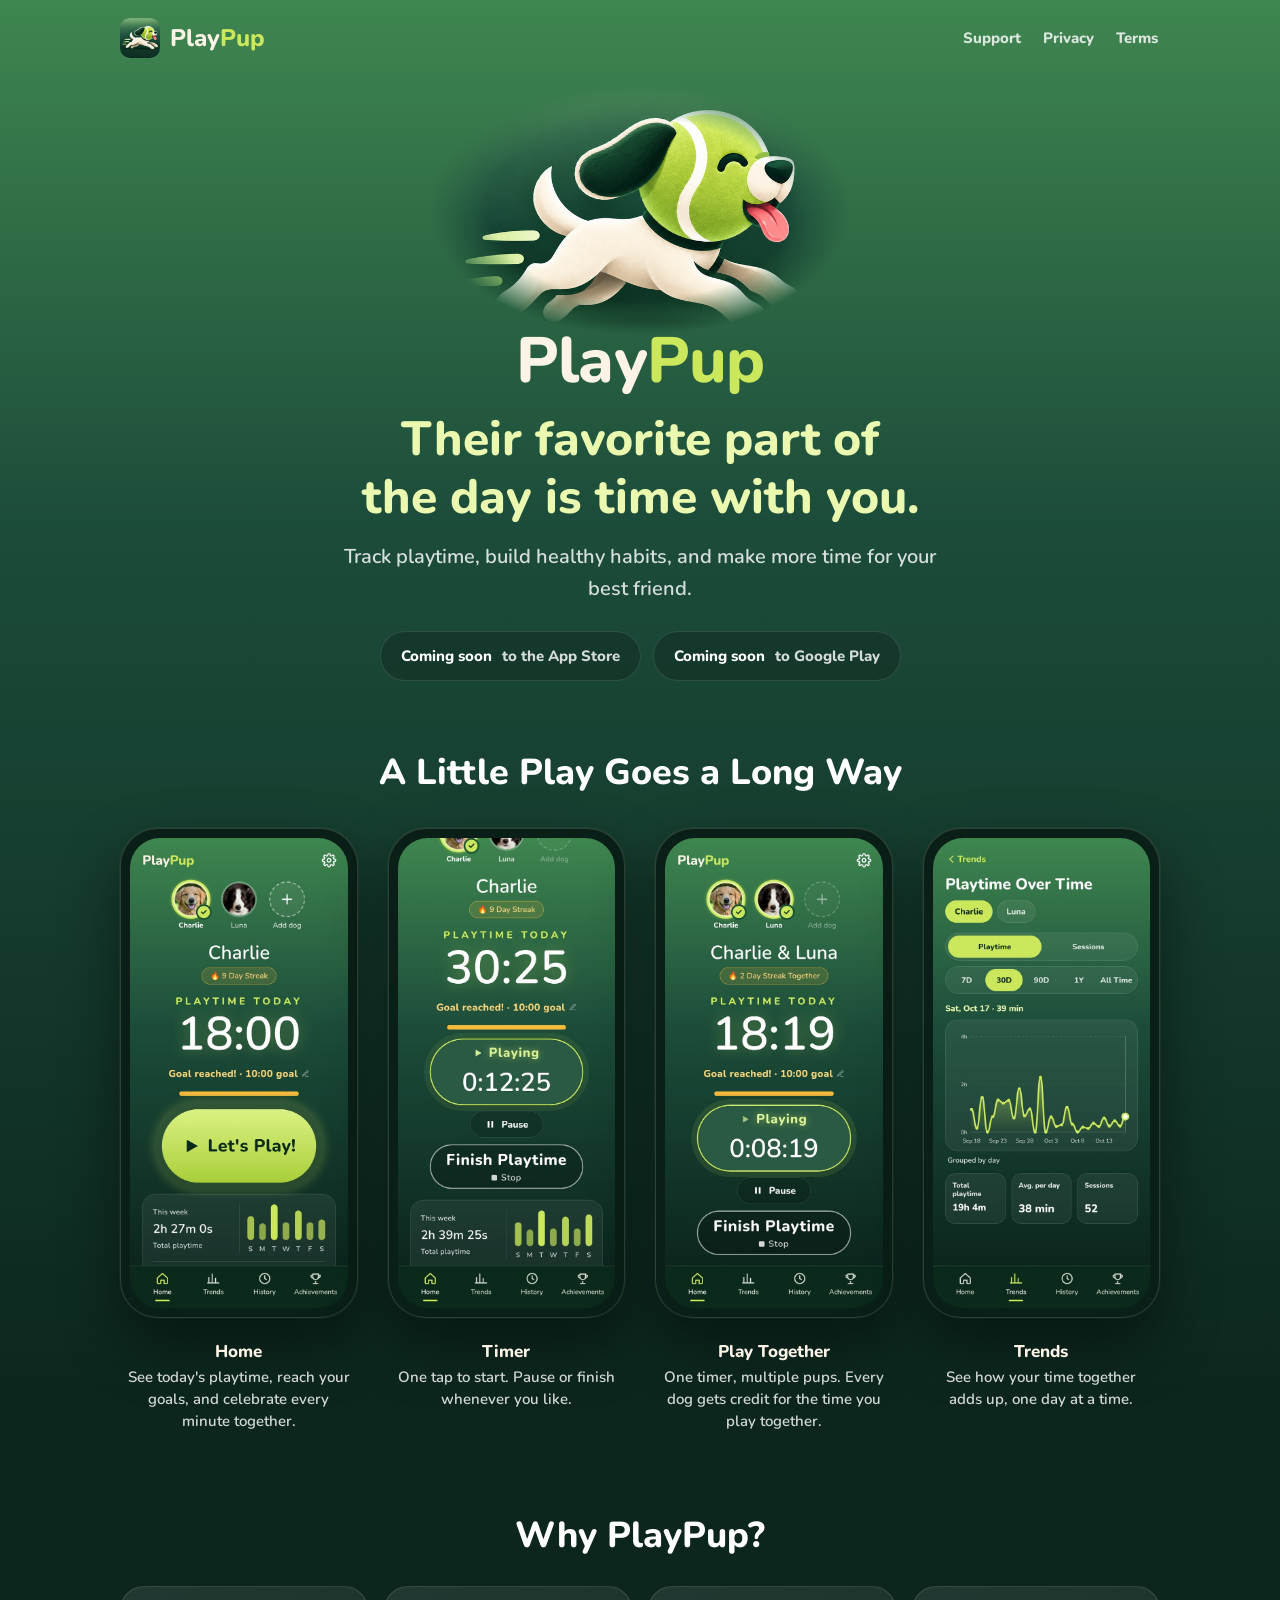
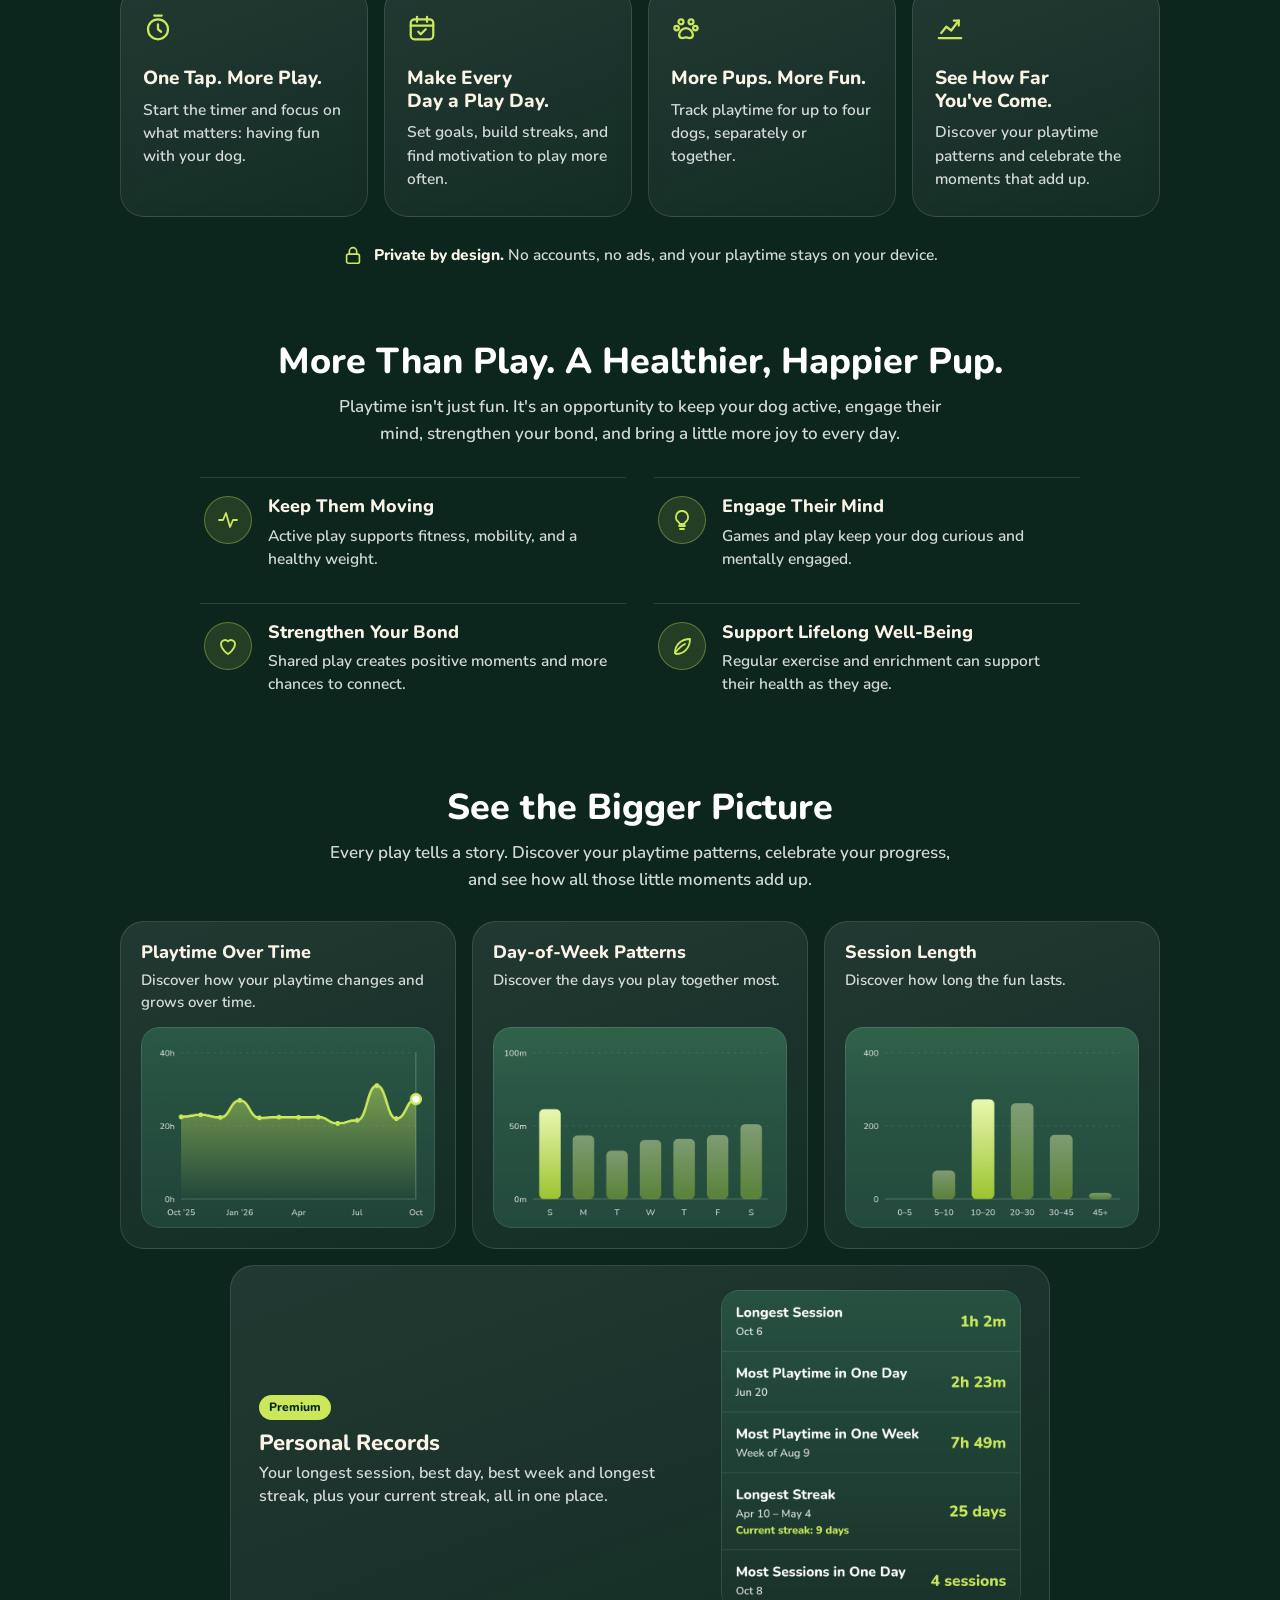
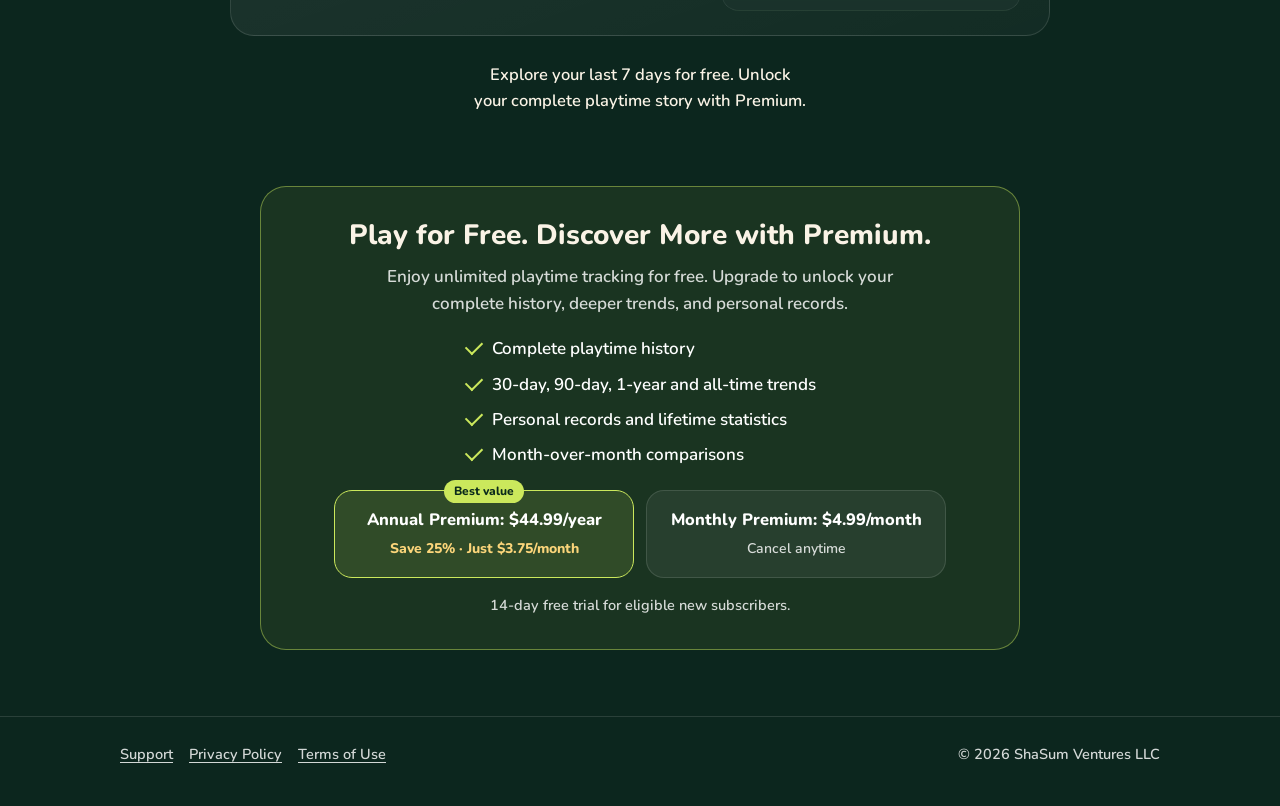
==== commit 83544469: "Tighten copy: chart card, Play Together caption, one-line health benefits Co-Authored-By: Claude Opu" ====
--- a/index.html
+++ b/index.html
@@ -57,7 +57,7 @@
           </figure>
           <figure class="phone-fig">
             <div class="phone"><img src="assets/screens/together.jpg?v=2" alt="Playing together: Charlie and Luna both selected, a 2 Day Streak Together, and one timer running for both dogs" width="640" height="1385"></div>
-            <figcaption><b>Play Together</b>One timer, multiple happy pups. Track playtime with two or more dogs at once, giving each dog credit for every minute together.</figcaption>
+            <figcaption><b>Play Together</b>One timer, multiple pups. Every dog gets credit for the time you play together.</figcaption>
           </figure>
           <figure class="phone-fig">
             <div class="phone"><img src="assets/screens/trends.jpg?v=2" alt="PlayPup Trends: a 30-day playtime chart with total playtime, average per day and session count" width="640" height="1385"></div>
@@ -108,19 +108,19 @@
         <div class="wellness-grid">
           <div class="well">
             <span class="badge-icon"><svg viewBox="0 0 24 24" aria-hidden="true"><path d="M3 12h4l3-7 4 14 3-7h4"/></svg></span>
-            <div><h3>Keep Them Moving</h3><p>Regular active play helps support physical fitness, mobility, and a healthy weight.</p></div>
+            <div><h3>Keep Them Moving</h3><p>Active play supports fitness, mobility, and a healthy weight.</p></div>
           </div>
           <div class="well">
             <span class="badge-icon"><svg viewBox="0 0 24 24" aria-hidden="true"><path d="M9 18h6M10 21h4M12 3a6 6 0 0 0-3.5 10.9c.6.4 1 1.1 1 1.8V16h5v-.3c0-.7.4-1.4 1-1.8A6 6 0 0 0 12 3z"/></svg></span>
-            <div><h3>Engage Their Mind</h3><p>Games and interactive play provide mental stimulation, helping keep your dog curious and engaged.</p></div>
+            <div><h3>Engage Their Mind</h3><p>Games and play keep your dog curious and mentally engaged.</p></div>
           </div>
           <div class="well">
             <span class="badge-icon"><svg viewBox="0 0 24 24" aria-hidden="true"><path d="M12 20s-7-4.4-7-10a4 4 0 0 1 7-2.6A4 4 0 0 1 19 10c0 5.6-7 10-7 10z"/></svg></span>
-            <div><h3>Strengthen Your Bond</h3><p>Shared play builds positive experiences and creates more opportunities to connect.</p></div>
+            <div><h3>Strengthen Your Bond</h3><p>Shared play creates positive moments and more chances to connect.</p></div>
           </div>
           <div class="well">
             <span class="badge-icon"><svg viewBox="0 0 24 24" aria-hidden="true"><path d="M5 19c0-8 6-14 15-14 0 9-6 15-14 15"/><path d="M5 19c3-4 6-7 10-9"/></svg></span>
-            <div><h3>Support Lifelong Well-Being</h3><p>Making appropriate exercise and enrichment part of your dog's routine can support their health and quality of life as they age.</p></div>
+            <div><h3>Support Lifelong Well-Being</h3><p>Regular exercise and enrichment can support their health as they age.</p></div>
           </div>
         </div>
       </div>
@@ -133,7 +133,7 @@
         <p class="section-sub">Every play tells a story. Discover your playtime patterns, celebrate your progress, and see how all those little moments add up.</p>
         <div class="chart-grid">
           <figure class="chart-card">
-            <figcaption><h3>Playtime Over Time</h3><p>See how every little moment adds up.</p></figcaption>
+            <figcaption><h3>Playtime Over Time</h3><p>Discover how your playtime changes and grows over time.</p></figcaption>
             <img src="assets/charts/playtime.png?v=1" alt="Line chart of monthly playtime over the past year, rising toward this month" width="720" height="491" loading="lazy">
           </figure>
           <figure class="chart-card">
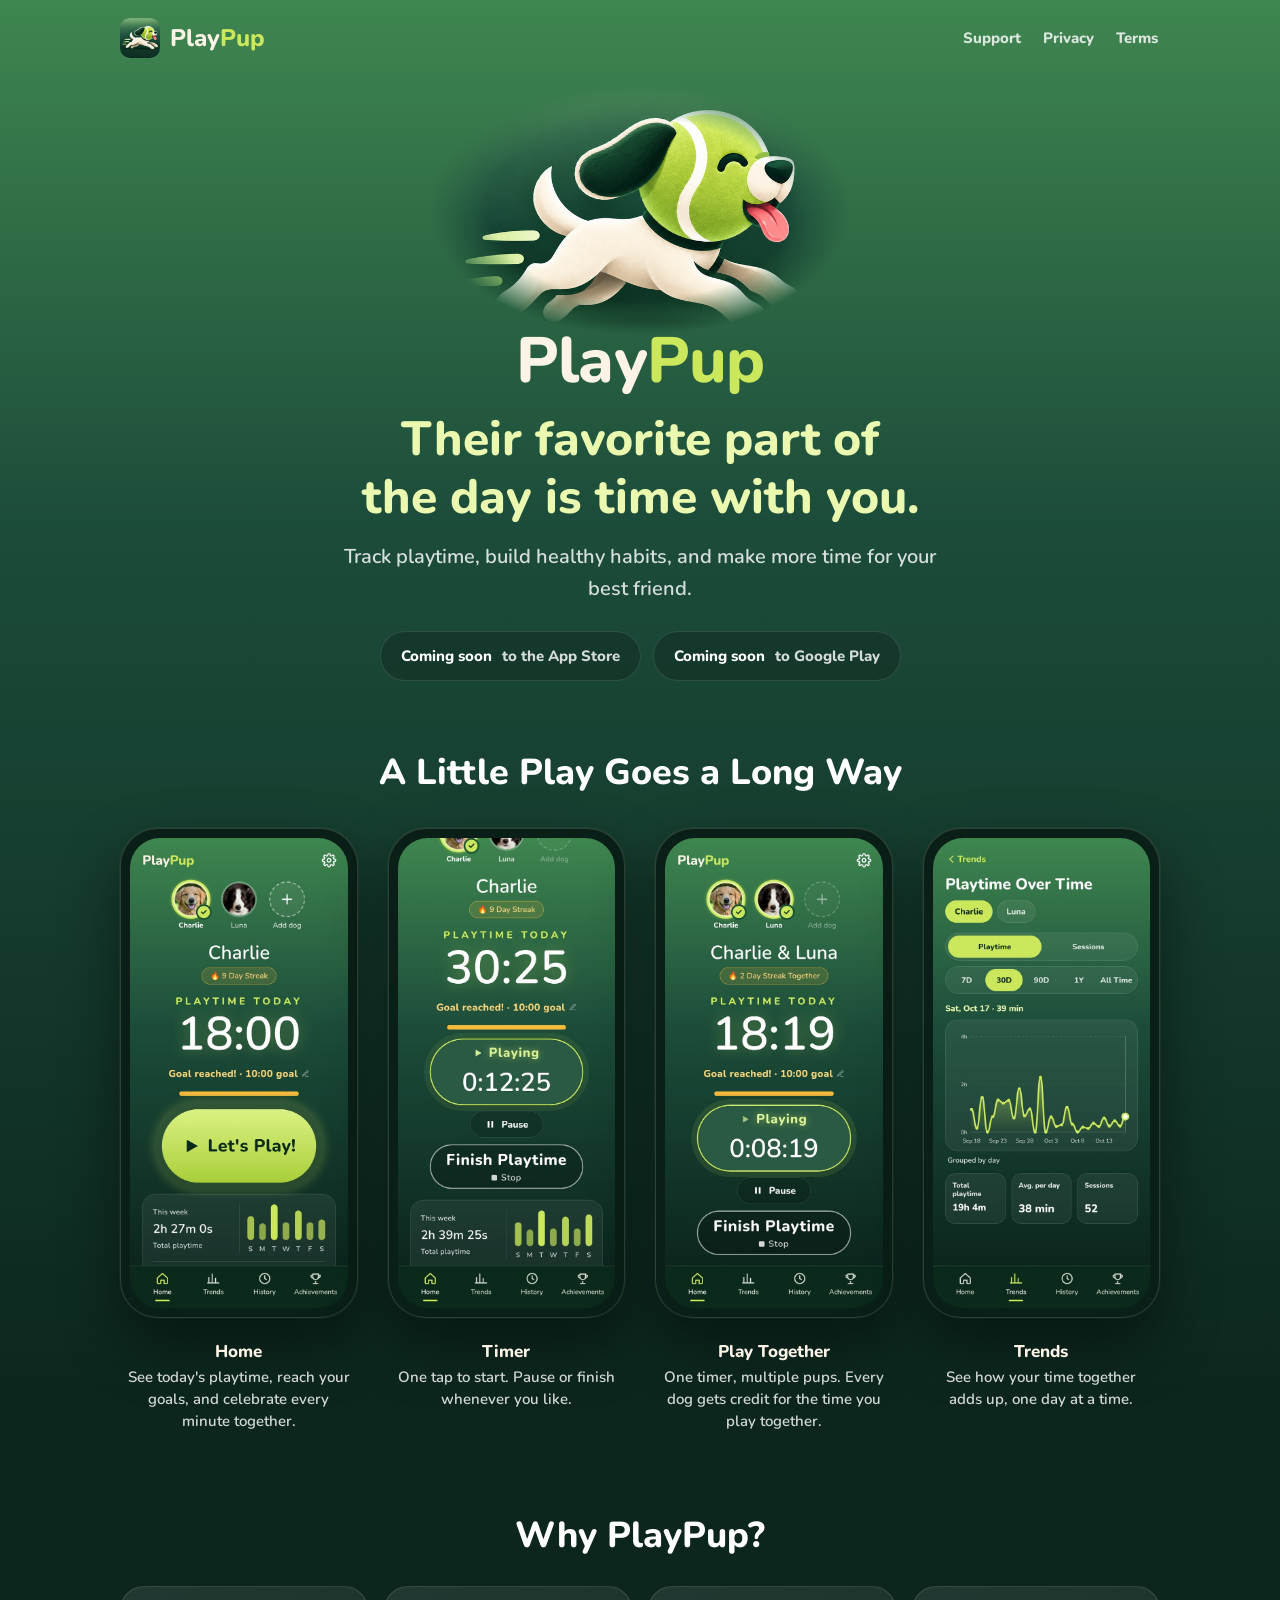
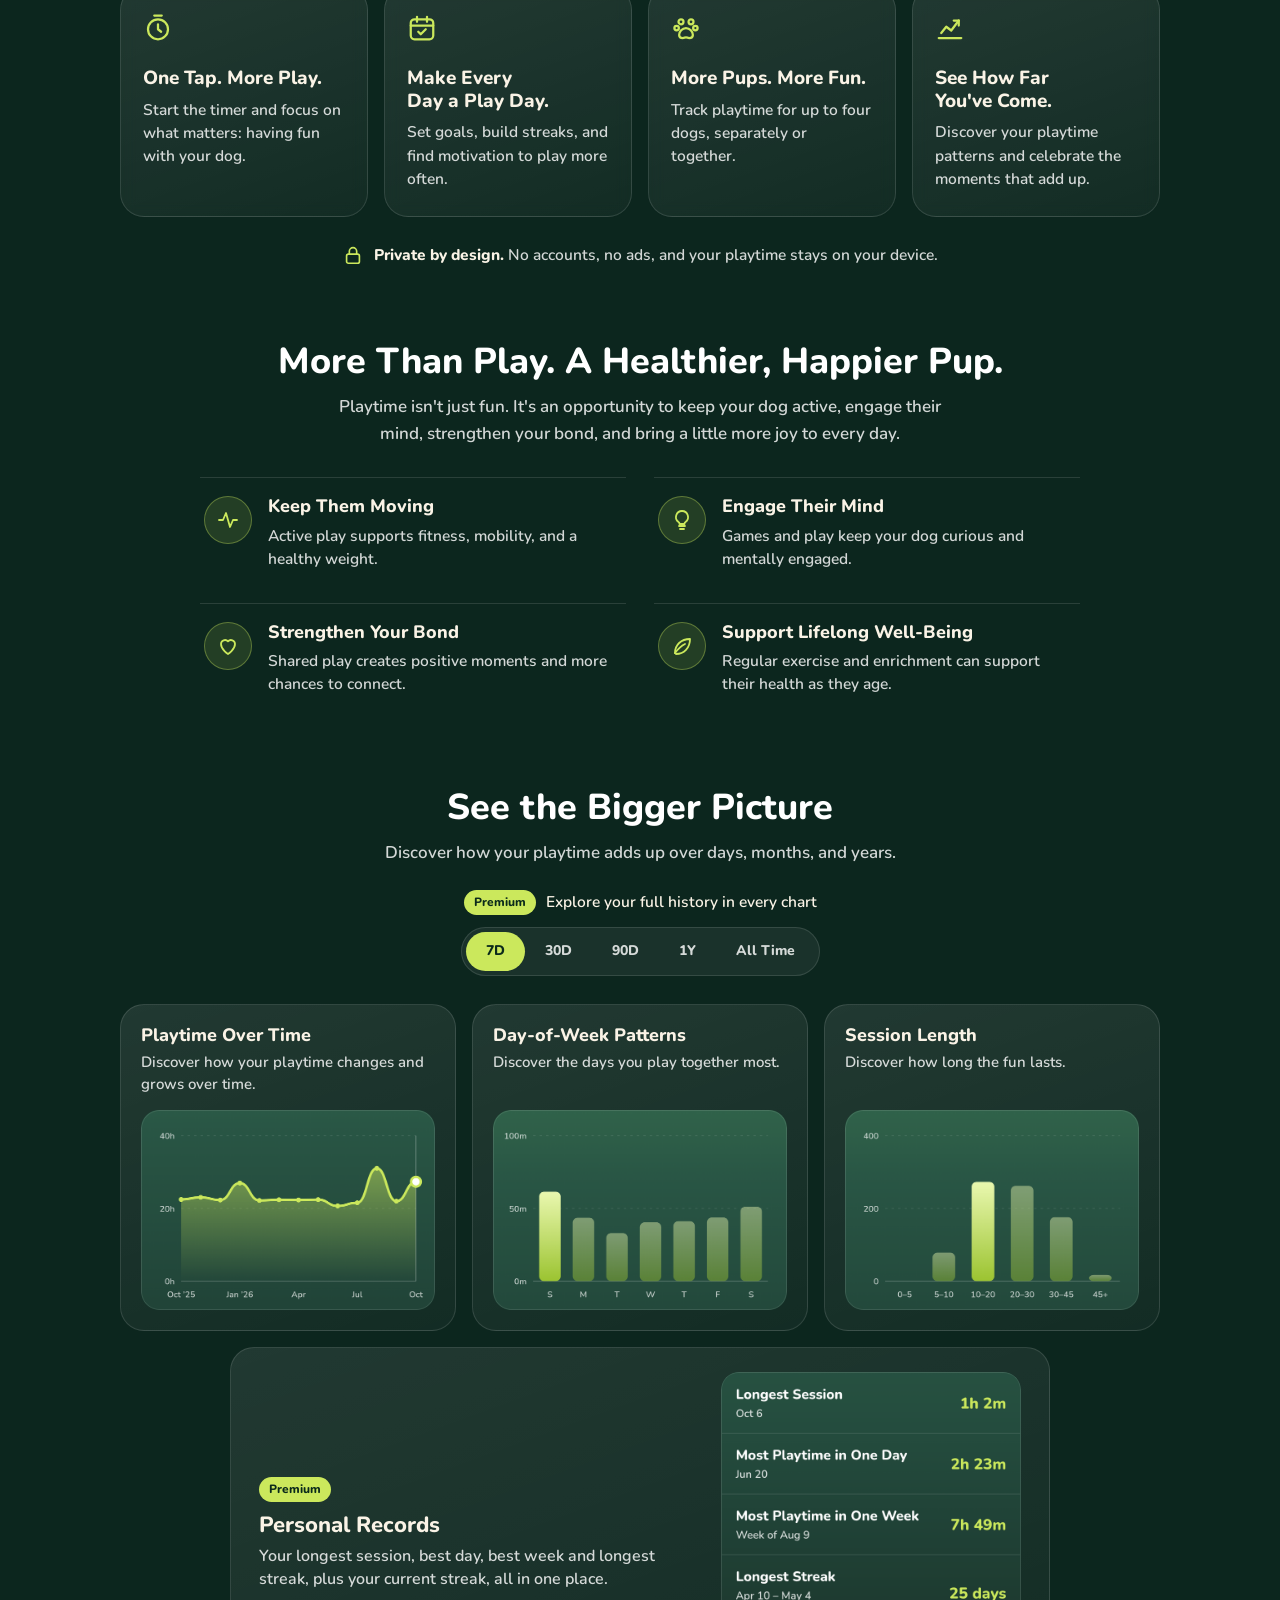
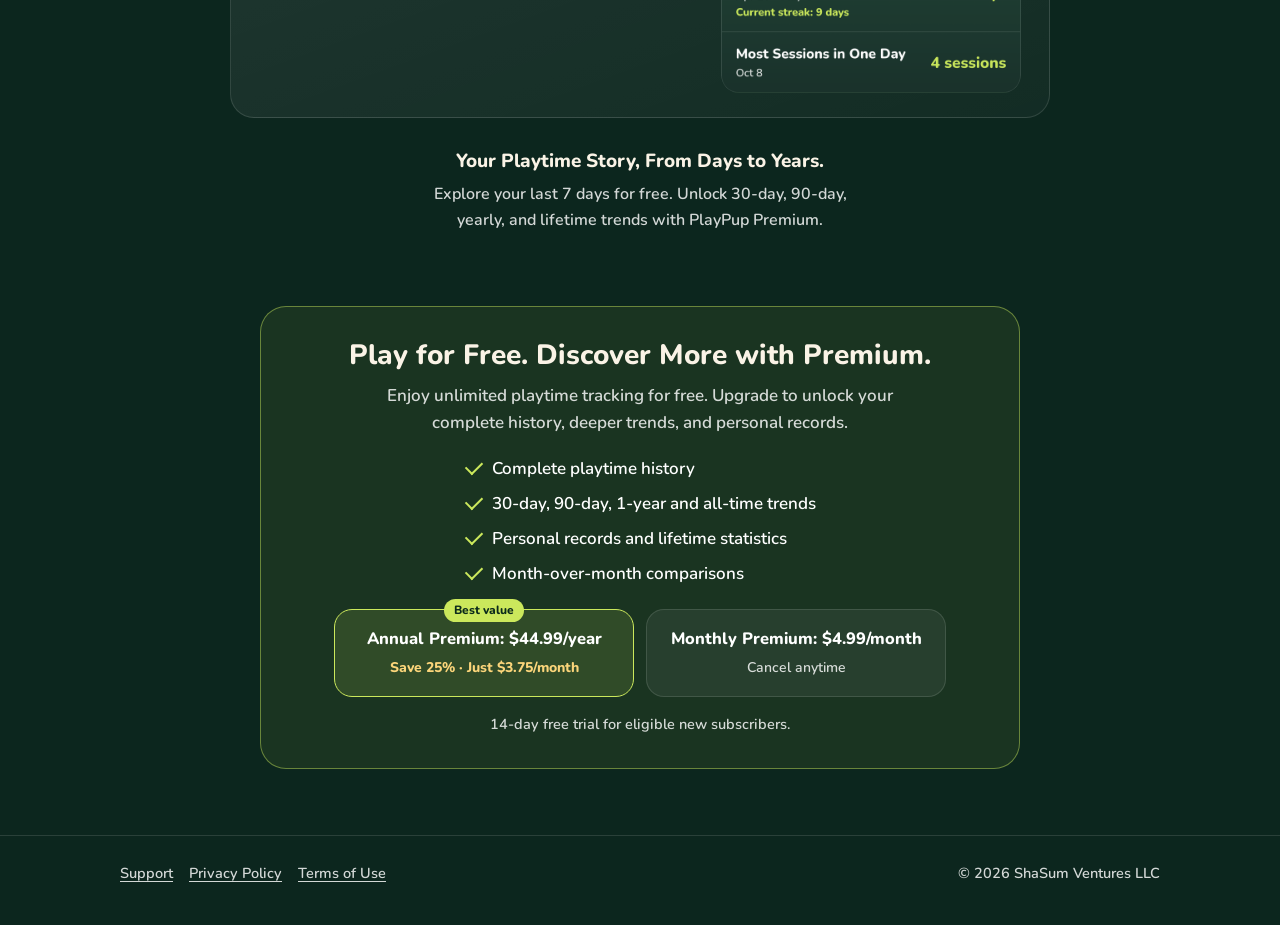
==== commit 05f6adbf: "Bigger Picture: time-range preview, new intro and Premium closing lines Co-Authored-By: Claude Opus " ====
--- a/index.html
+++ b/index.html
@@ -13,7 +13,7 @@
   <meta property="og:image" content="https://playpup.app/assets/og-image.png">
   <meta property="og:url" content="https://playpup.app/">
   <meta name="twitter:card" content="summary_large_image">
-  <link rel="stylesheet" href="assets/site.css?v=6">
+  <link rel="stylesheet" href="assets/site.css?v=7">
 </head>
 <body>
   <header class="site-header">
@@ -130,7 +130,14 @@
     <section class="bigger" aria-labelledby="bigger-title">
       <div class="wrap">
         <h2 class="section-title" id="bigger-title">See the Bigger Picture</h2>
-        <p class="section-sub">Every play tells a story. Discover your playtime patterns, celebrate your progress, and see how all those little moments add up.</p>
+        <p class="section-sub">Discover how your playtime adds up over days, months, and years.</p>
+        <!-- A preview of the range control inside each chart (not a working control). -->
+        <div class="range-preview" role="img" aria-label="Each chart can show 7 days for free, or 30 days, 90 days, 1 year and all time with Premium">
+          <p class="range-label"><span class="premium-tag">Premium</span> Explore your full history in every chart</p>
+          <div class="range-pills" aria-hidden="true">
+            <span class="on">7D</span><span>30D</span><span>90D</span><span>1Y</span><span>All Time</span>
+          </div>
+        </div>
         <div class="chart-grid">
           <figure class="chart-card">
             <figcaption><h3>Playtime Over Time</h3><p>Discover how your playtime changes and grows over time.</p></figcaption>
@@ -153,7 +160,10 @@
           </figcaption>
           <img src="assets/charts/records.png?v=1" alt="Personal records: longest session 1 hour 2 minutes, most playtime in one day 2 hours 23 minutes, most in one week 7 hours 49 minutes, longest streak 25 days" width="720" height="770" loading="lazy">
         </figure>
-        <p class="bigger-note">Explore your last 7 days for free. Unlock your complete playtime story with Premium.</p>
+        <div class="bigger-note">
+          <p class="bigger-note-title">Your Playtime Story, From Days to Years.</p>
+          <p>Explore your last 7 days for free. Unlock <span class="nowrap">30-day</span>, <span class="nowrap">90-day</span>, yearly, and lifetime trends with PlayPup Premium.</p>
+        </div>
       </div>
     </section>
 
--- a/assets/site.css
+++ b/assets/site.css
@@ -122,7 +122,14 @@
 .records-card h3 { font-size: 22px; margin-top: 10px; }
 .records-card figcaption p { font-size: 16px; margin-bottom: 0; max-width: 420px; }
 .premium-tag { display: inline-block; font-size: 12px; font-weight: 800; padding: 3px 10px; border-radius: 99px; color: var(--on-lime); background: var(--lime); }
-.bigger-note { text-align: center; color: var(--cream); font-size: 16.5px; margin: 26px auto 0; max-width: 620px; text-wrap: balance; }
+.bigger-note { text-align: center; margin: 28px auto 0; max-width: 640px; }
+.bigger-note p { margin: 0; color: var(--muted); font-size: 16px; text-wrap: balance; }
+.bigger-note .bigger-note-title { color: var(--cream); font-weight: 800; font-size: 19px; margin-bottom: 6px; }
+.range-preview { display: flex; flex-direction: column; align-items: center; gap: 12px; margin-top: 24px; }
+.range-label { margin: 0; color: var(--cream); font-size: 15.5px; display: flex; align-items: center; gap: 10px; flex-wrap: wrap; justify-content: center; }
+.range-pills { display: flex; padding: 4px; border-radius: 99px; background: var(--card); border: 1px solid var(--line); }
+.range-pills span { padding: 8px clamp(12px, 2.6vw, 20px); border-radius: 99px; font-weight: 800; font-size: 14px; color: var(--muted); white-space: nowrap; }
+.range-pills span.on { background: var(--lime); color: var(--on-lime); }
 @media (max-width: 860px) {
   .chart-grid { grid-template-columns: 1fr; max-width: 520px; margin-inline: auto; }
   .records-card { grid-template-columns: 1fr; max-width: 520px; margin-inline: auto; }
@@ -179,3 +186,4 @@
 .site-footer a { color: var(--muted); margin-right: 16px; }
 .site-footer a:hover { color: var(--ink); }
 
+.nowrap { white-space: nowrap; }
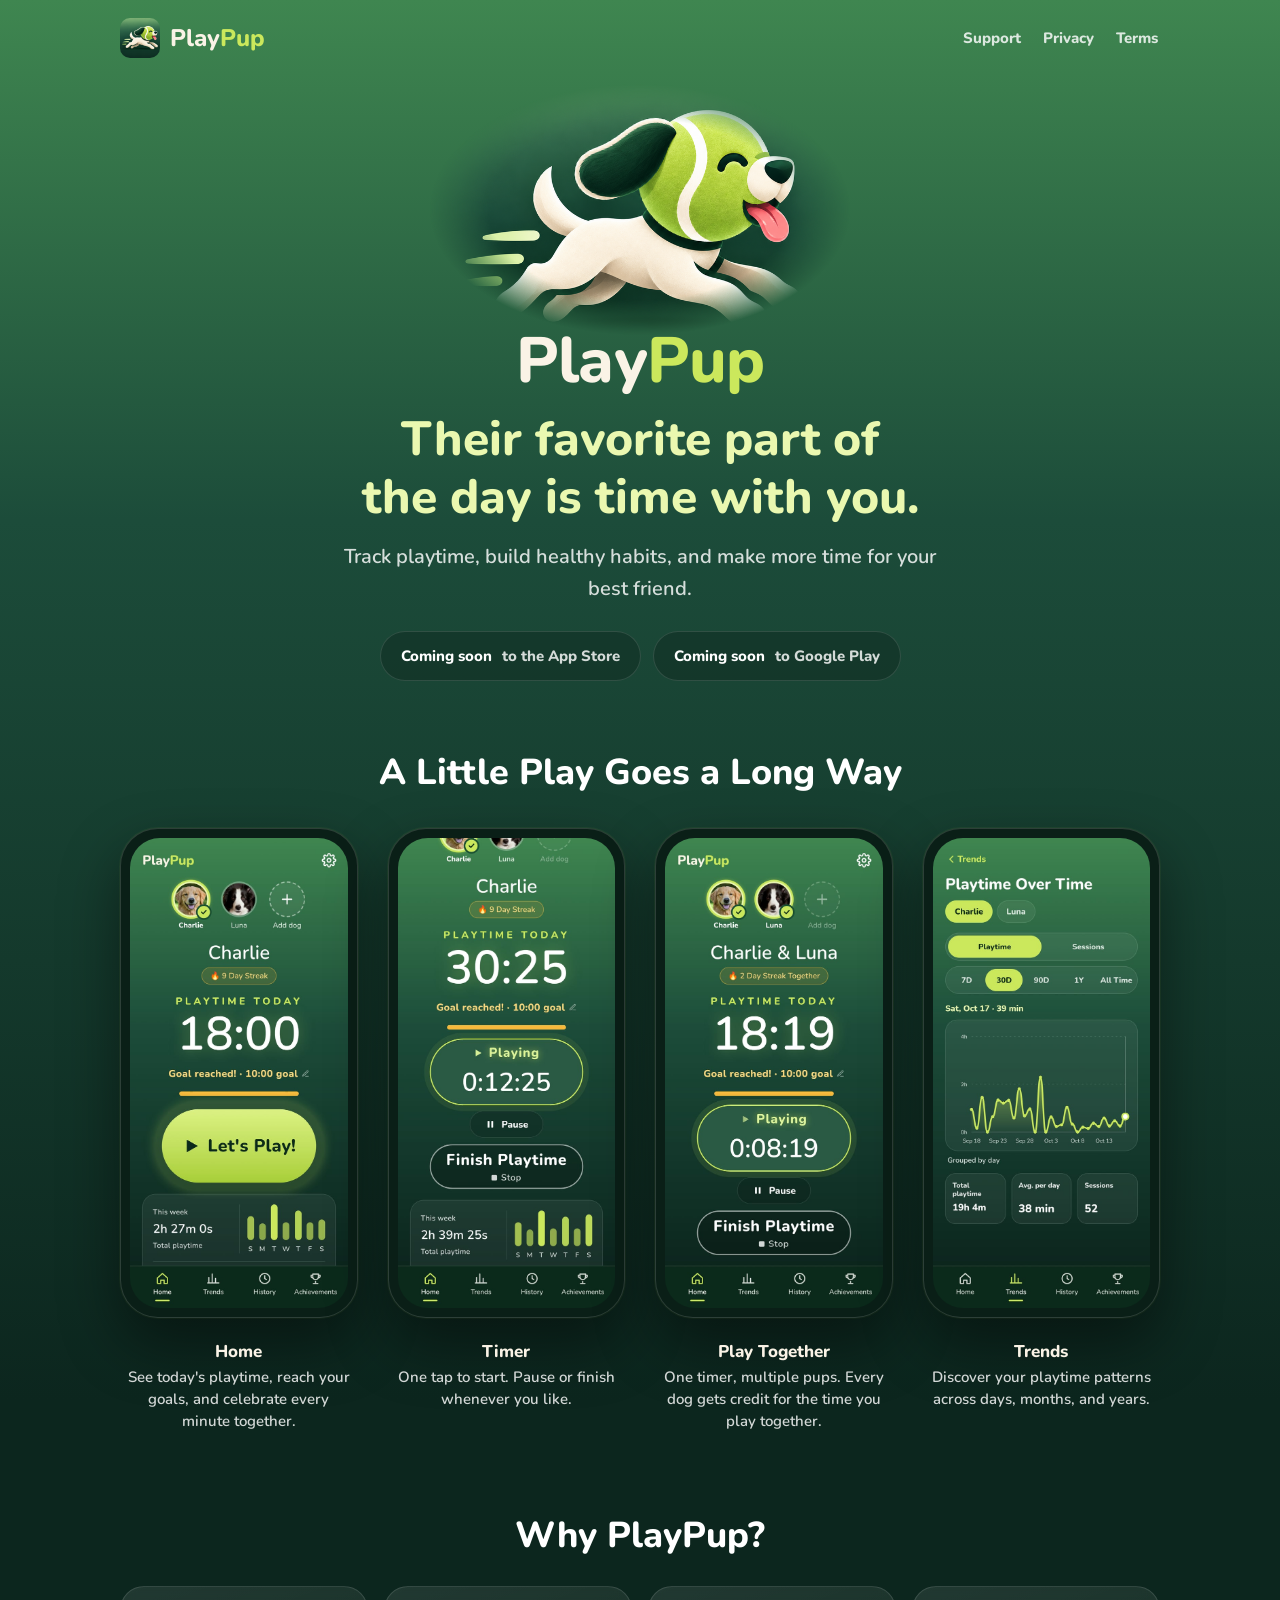
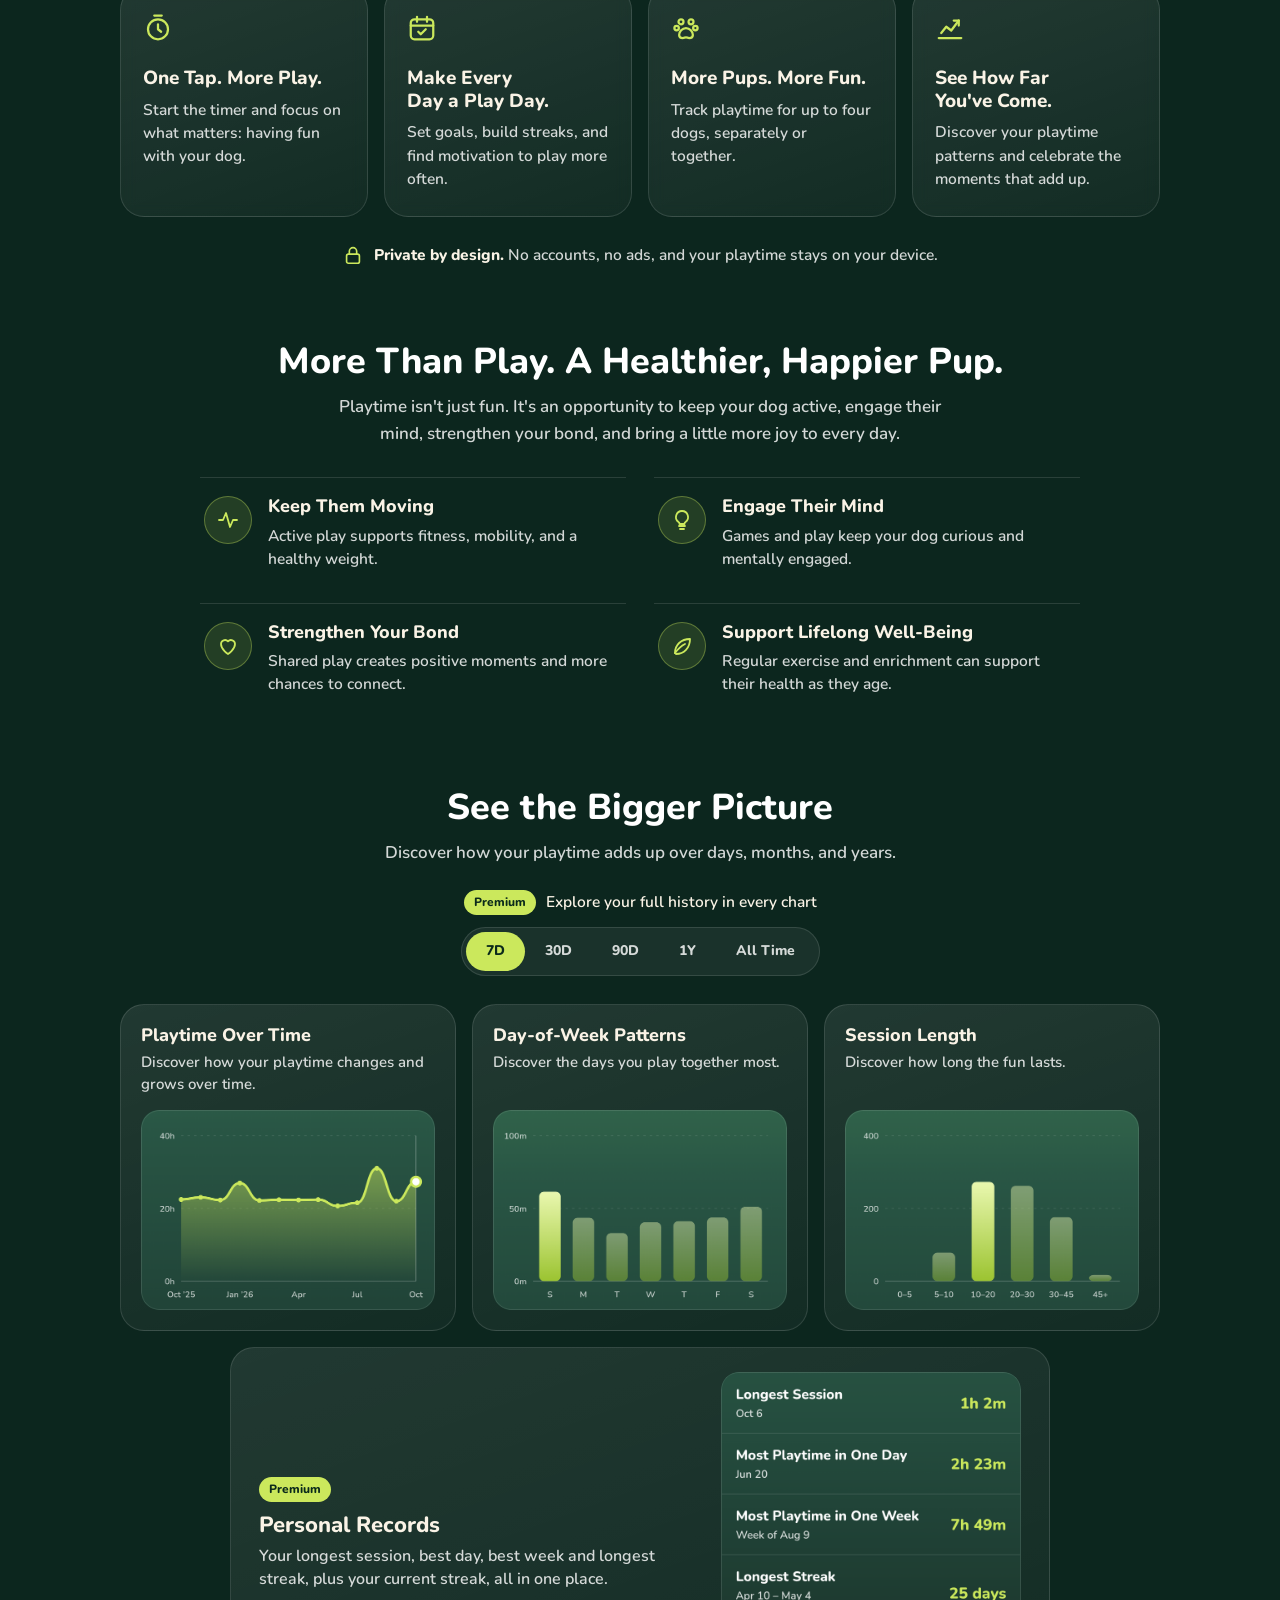
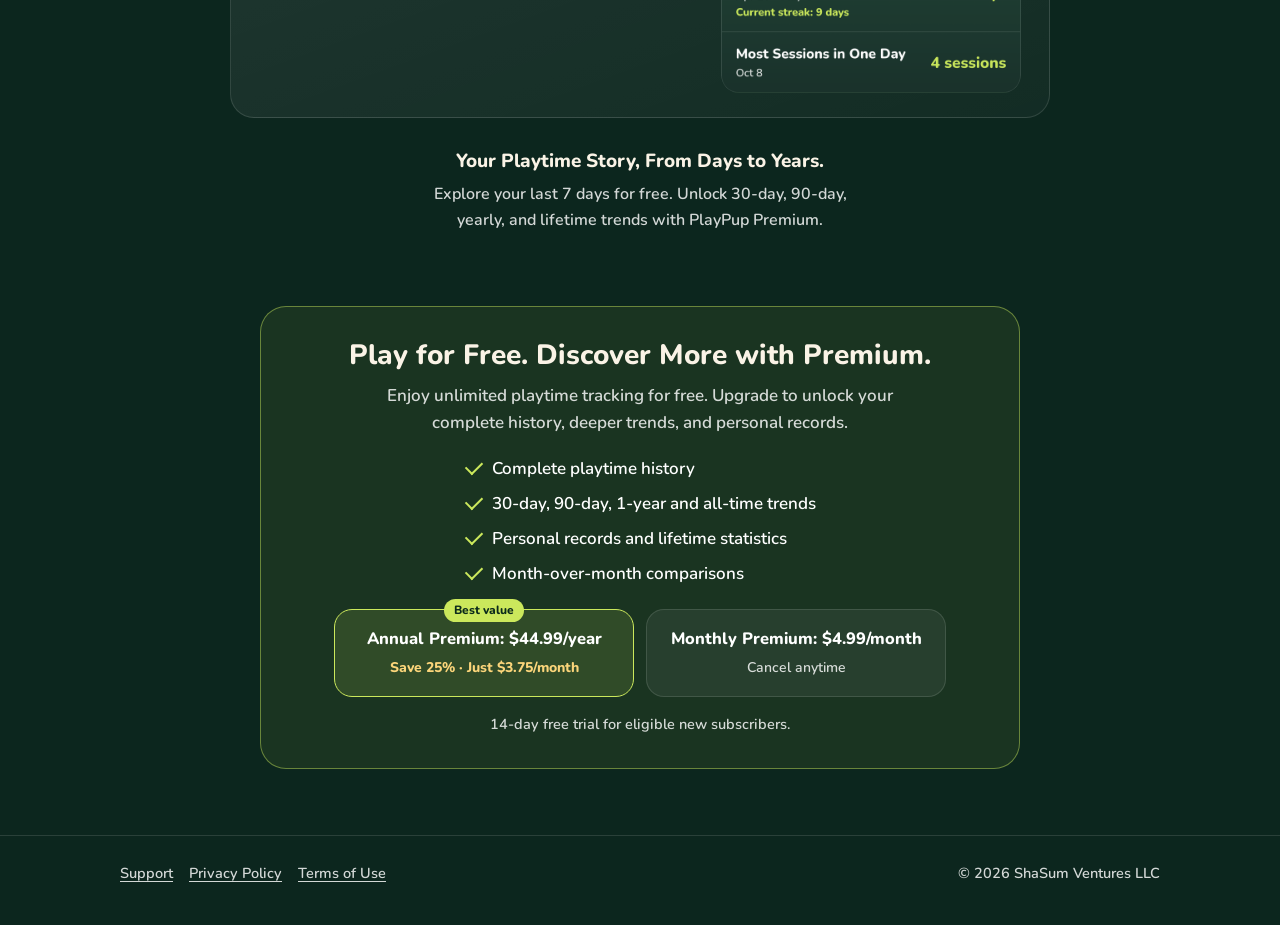
==== commit d63cc091: "Trends caption: patterns across days, months, and years Co-Authored-By: Claude Opus 5.5 <noreply@ant" ====
--- a/index.html
+++ b/index.html
@@ -61,7 +61,7 @@
           </figure>
           <figure class="phone-fig">
             <div class="phone"><img src="assets/screens/trends.jpg?v=2" alt="PlayPup Trends: a 30-day playtime chart with total playtime, average per day and session count" width="640" height="1385"></div>
-            <figcaption><b>Trends</b>See how your time together adds up, one day at a time.</figcaption>
+            <figcaption><b>Trends</b>Discover your playtime patterns across days, months, and years.</figcaption>
           </figure>
         </div>
       </div>
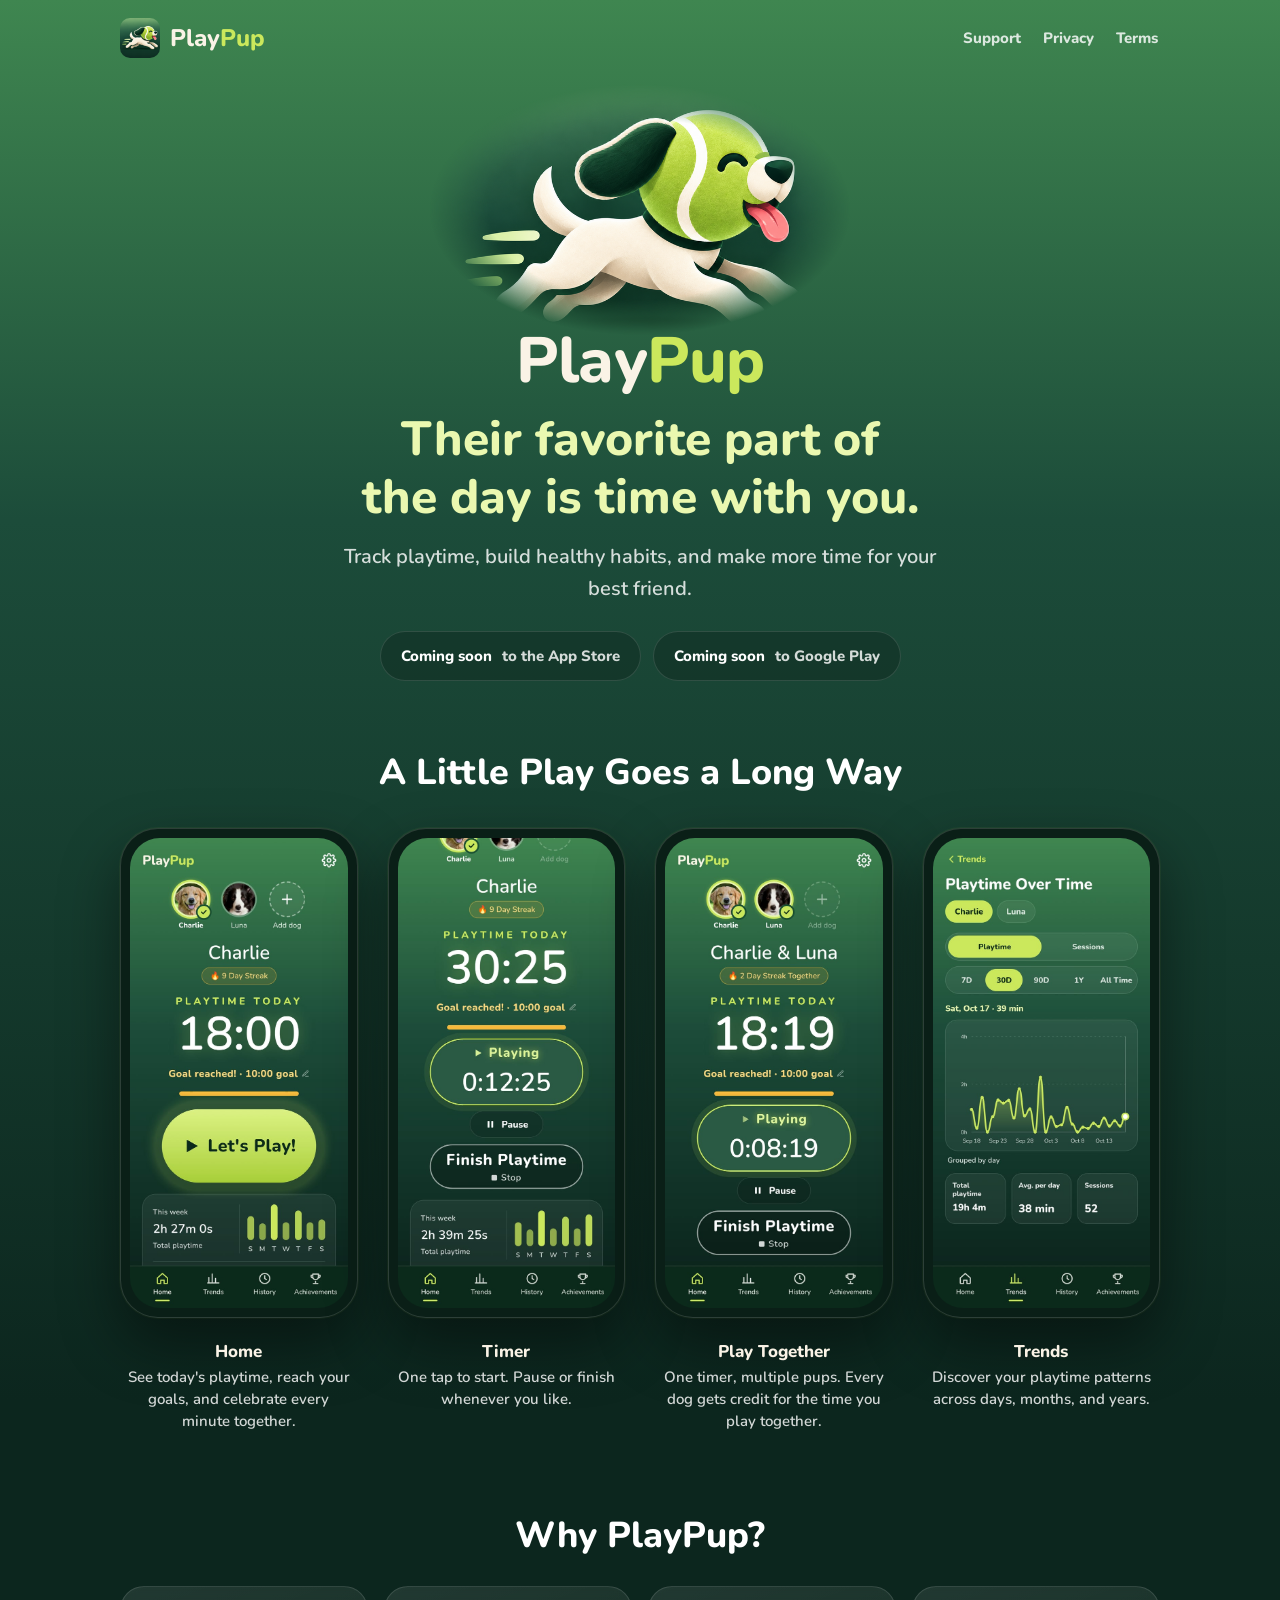
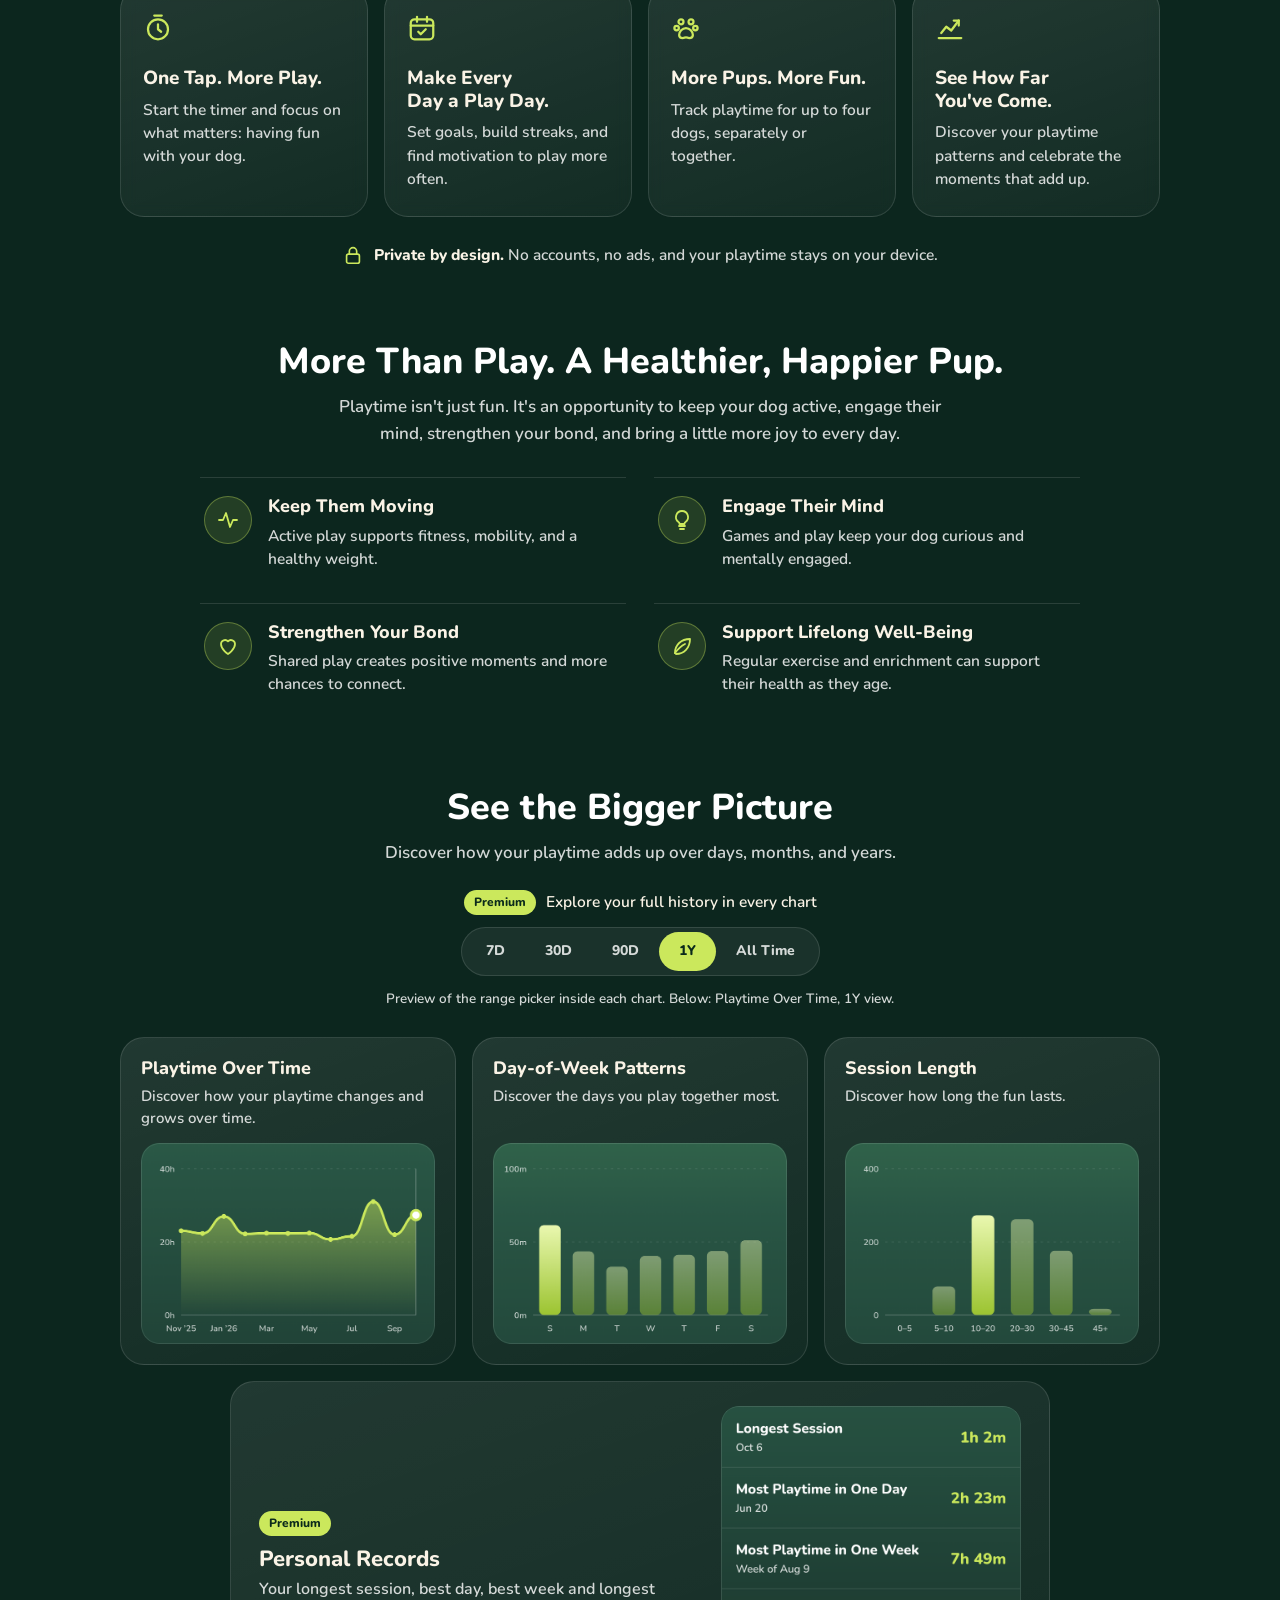
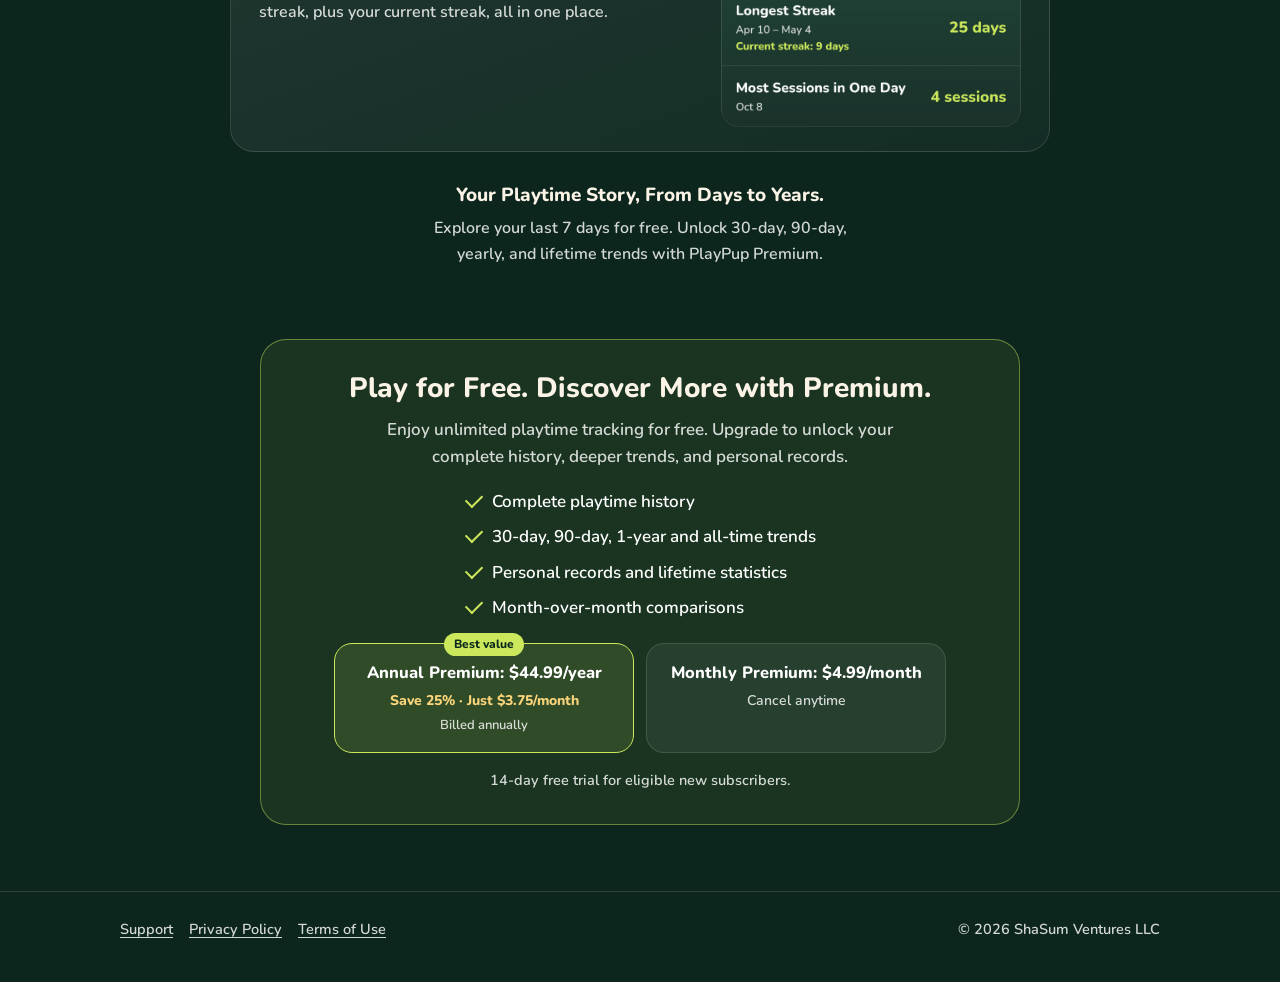
==== commit 32633de8: "Range preview shows 1Y to match the chart; Billed annually; tap to enlarge - Range picker preview hi" ====
--- a/index.html
+++ b/index.html
@@ -13,7 +13,7 @@
   <meta property="og:image" content="https://playpup.app/assets/og-image.png">
   <meta property="og:url" content="https://playpup.app/">
   <meta name="twitter:card" content="summary_large_image">
-  <link rel="stylesheet" href="assets/site.css?v=7">
+  <link rel="stylesheet" href="assets/site.css?v=8">
 </head>
 <body>
   <header class="site-header">
@@ -132,16 +132,17 @@
         <h2 class="section-title" id="bigger-title">See the Bigger Picture</h2>
         <p class="section-sub">Discover how your playtime adds up over days, months, and years.</p>
         <!-- A preview of the range control inside each chart (not a working control). -->
-        <div class="range-preview" role="img" aria-label="Each chart can show 7 days for free, or 30 days, 90 days, 1 year and all time with Premium">
+        <div class="range-preview" role="img" aria-label="Preview of the range picker inside each chart: 7 days free; 30 days, 90 days, 1 year and all time with Premium. The Playtime Over Time chart below shows the 1 year view.">
           <p class="range-label"><span class="premium-tag">Premium</span> Explore your full history in every chart</p>
           <div class="range-pills" aria-hidden="true">
-            <span class="on">7D</span><span>30D</span><span>90D</span><span>1Y</span><span>All Time</span>
-          </div>
+            <span>7D</span><span>30D</span><span>90D</span><span class="on">1Y</span><span>All Time</span>
+          </div>
+          <p class="range-hint">Preview of the range picker inside each chart. Below: Playtime Over Time, 1Y view.</p>
         </div>
         <div class="chart-grid">
           <figure class="chart-card">
             <figcaption><h3>Playtime Over Time</h3><p>Discover how your playtime changes and grows over time.</p></figcaption>
-            <img src="assets/charts/playtime.png?v=1" alt="Line chart of monthly playtime over the past year, rising toward this month" width="720" height="491" loading="lazy">
+            <img src="assets/charts/playtime.png?v=2" alt="Line chart of monthly playtime over the past year, rising toward this month" width="720" height="491" loading="lazy">
           </figure>
           <figure class="chart-card">
             <figcaption><h3>Day-of-Week Patterns</h3><p>Discover the days you play together most.</p></figcaption>
@@ -184,6 +185,7 @@
               <span class="tag">Best value</span>
               <b>Annual Premium: $44.99/year</b>
               <small>Save 25% · Just $3.75/month</small>
+              <small class="plain billed">Billed annually</small>
             </div>
             <div class="plan">
               <b>Monthly Premium: $4.99/month</b>
@@ -203,5 +205,24 @@
       <div>© 2026 ShaSum Ventures LLC</div>
     </div>
   </footer>
+  <dialog class="zoom" id="zoom" aria-label="Enlarged screenshot">
+    <img id="zoom-img" alt="">
+    <button type="button" class="zoom-close" aria-label="Close">✕</button>
+  </dialog>
+  <script>
+    // Tap or click a screenshot or chart to see it larger.
+    (function () {
+      var d = document.getElementById('zoom'), big = document.getElementById('zoom-img');
+      if (!d.showModal) return;
+      document.querySelectorAll('.phone img, .chart-card img').forEach(function (img) {
+        img.tabIndex = 0; img.setAttribute('role', 'button');
+        img.setAttribute('aria-label', 'Enlarge: ' + img.alt);
+        function open() { big.src = img.src; big.alt = img.alt; d.classList.toggle('tall', img.closest('.phone') !== null); d.showModal(); }
+        img.addEventListener('click', open);
+        img.addEventListener('keydown', function (e) { if (e.key === 'Enter' || e.key === ' ') { e.preventDefault(); open(); } });
+      });
+      d.addEventListener('click', function () { d.close(); });
+    })();
+  </script>
 </body>
 </html>
--- a/assets/site.css
+++ b/assets/site.css
@@ -187,3 +187,13 @@
 .site-footer a:hover { color: var(--ink); }
 
 .nowrap { white-space: nowrap; }
+.range-pills span { cursor: default; user-select: none; }
+.range-hint { margin: 0; color: var(--muted); font-size: 13.5px; text-align: center; }
+.plan small.billed { display: block; font-size: 13px; margin-top: 2px; }
+/* Tap to enlarge */
+.phone img, .chart-card img { cursor: zoom-in; }
+.zoom { border: 0; padding: 0; background: transparent; max-width: 94vw; max-height: 92vh; overflow: visible; }
+.zoom::backdrop { background: rgba(4, 14, 10, 0.86); }
+.zoom img { display: block; max-width: 94vw; max-height: 88vh; width: auto; height: auto; border-radius: 22px; box-shadow: 0 20px 60px rgba(0,0,0,.6); cursor: zoom-out; }
+.zoom:not(.tall) img { width: min(720px, 94vw); }
+.zoom-close { position: absolute; top: -14px; right: -14px; width: 40px; height: 40px; border-radius: 50%; border: 1px solid var(--line); background: #0b2a1b; color: #fff; font-size: 18px; cursor: pointer; }
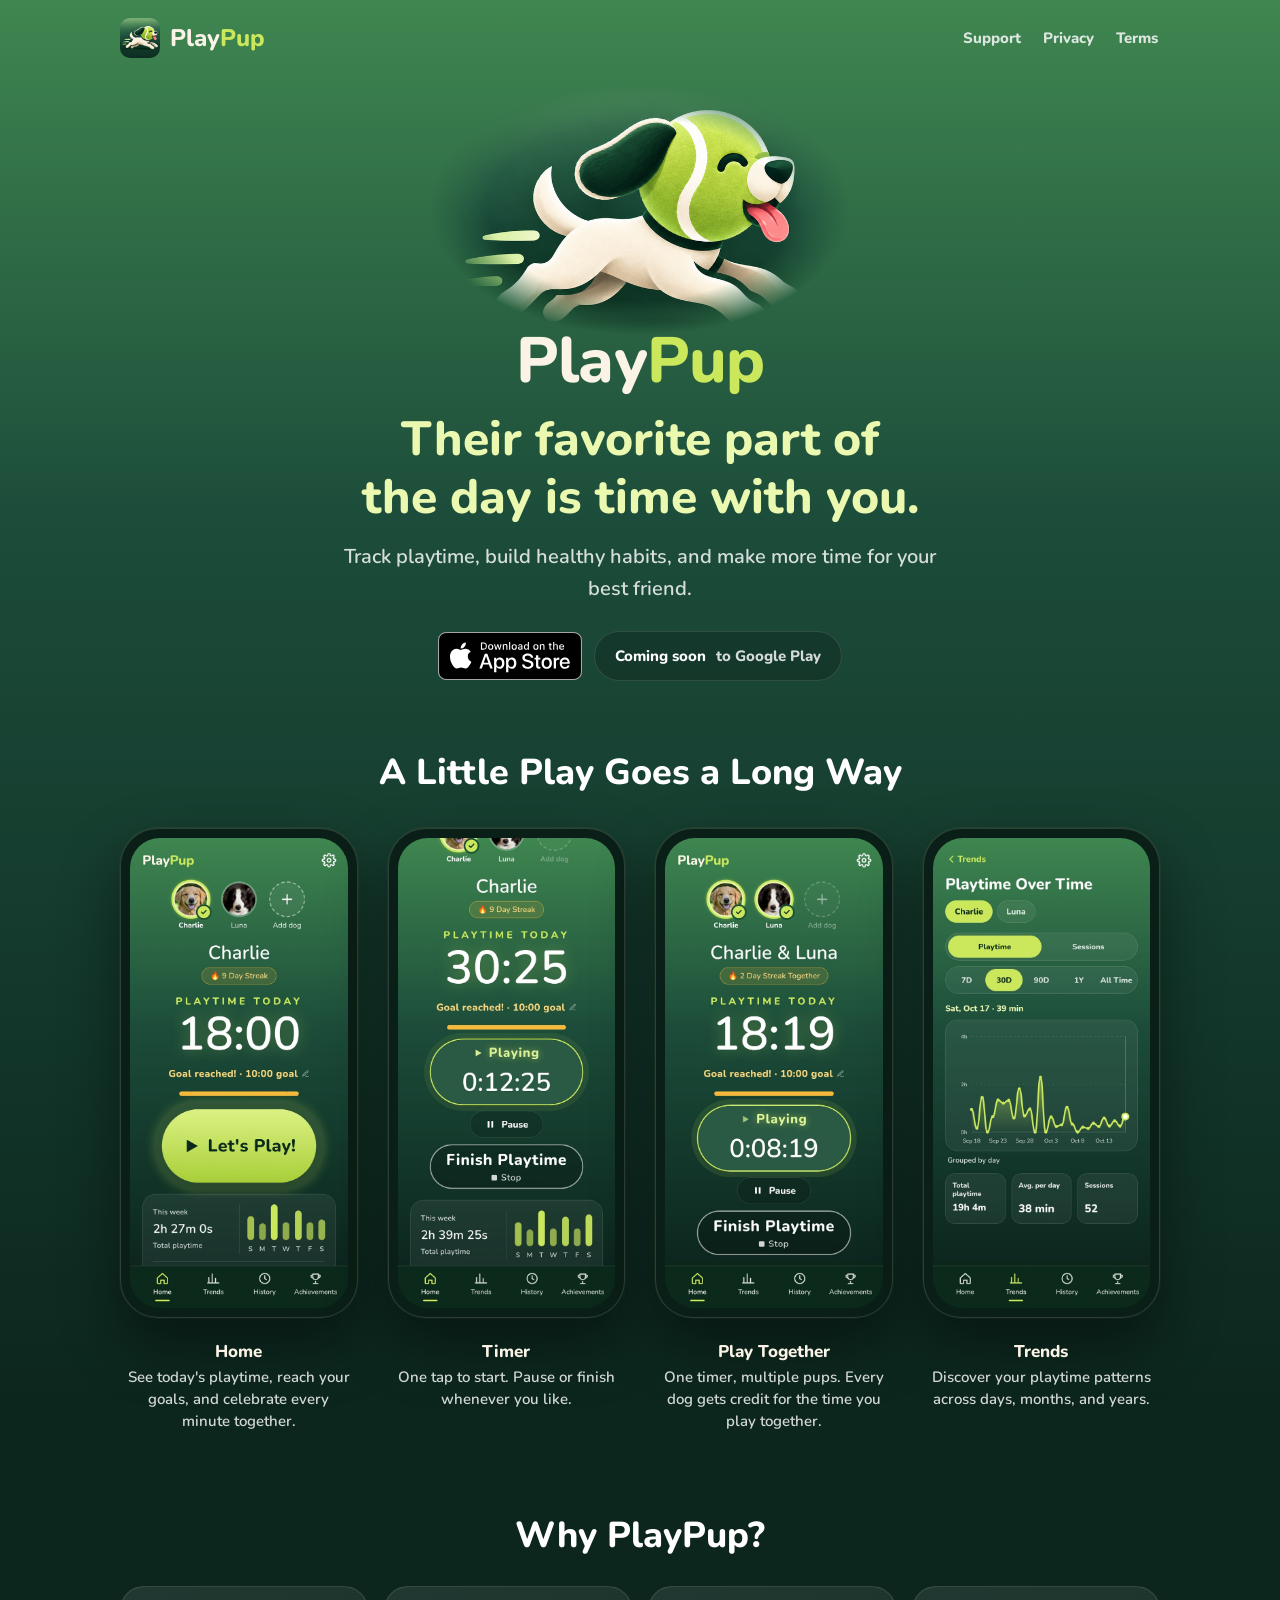
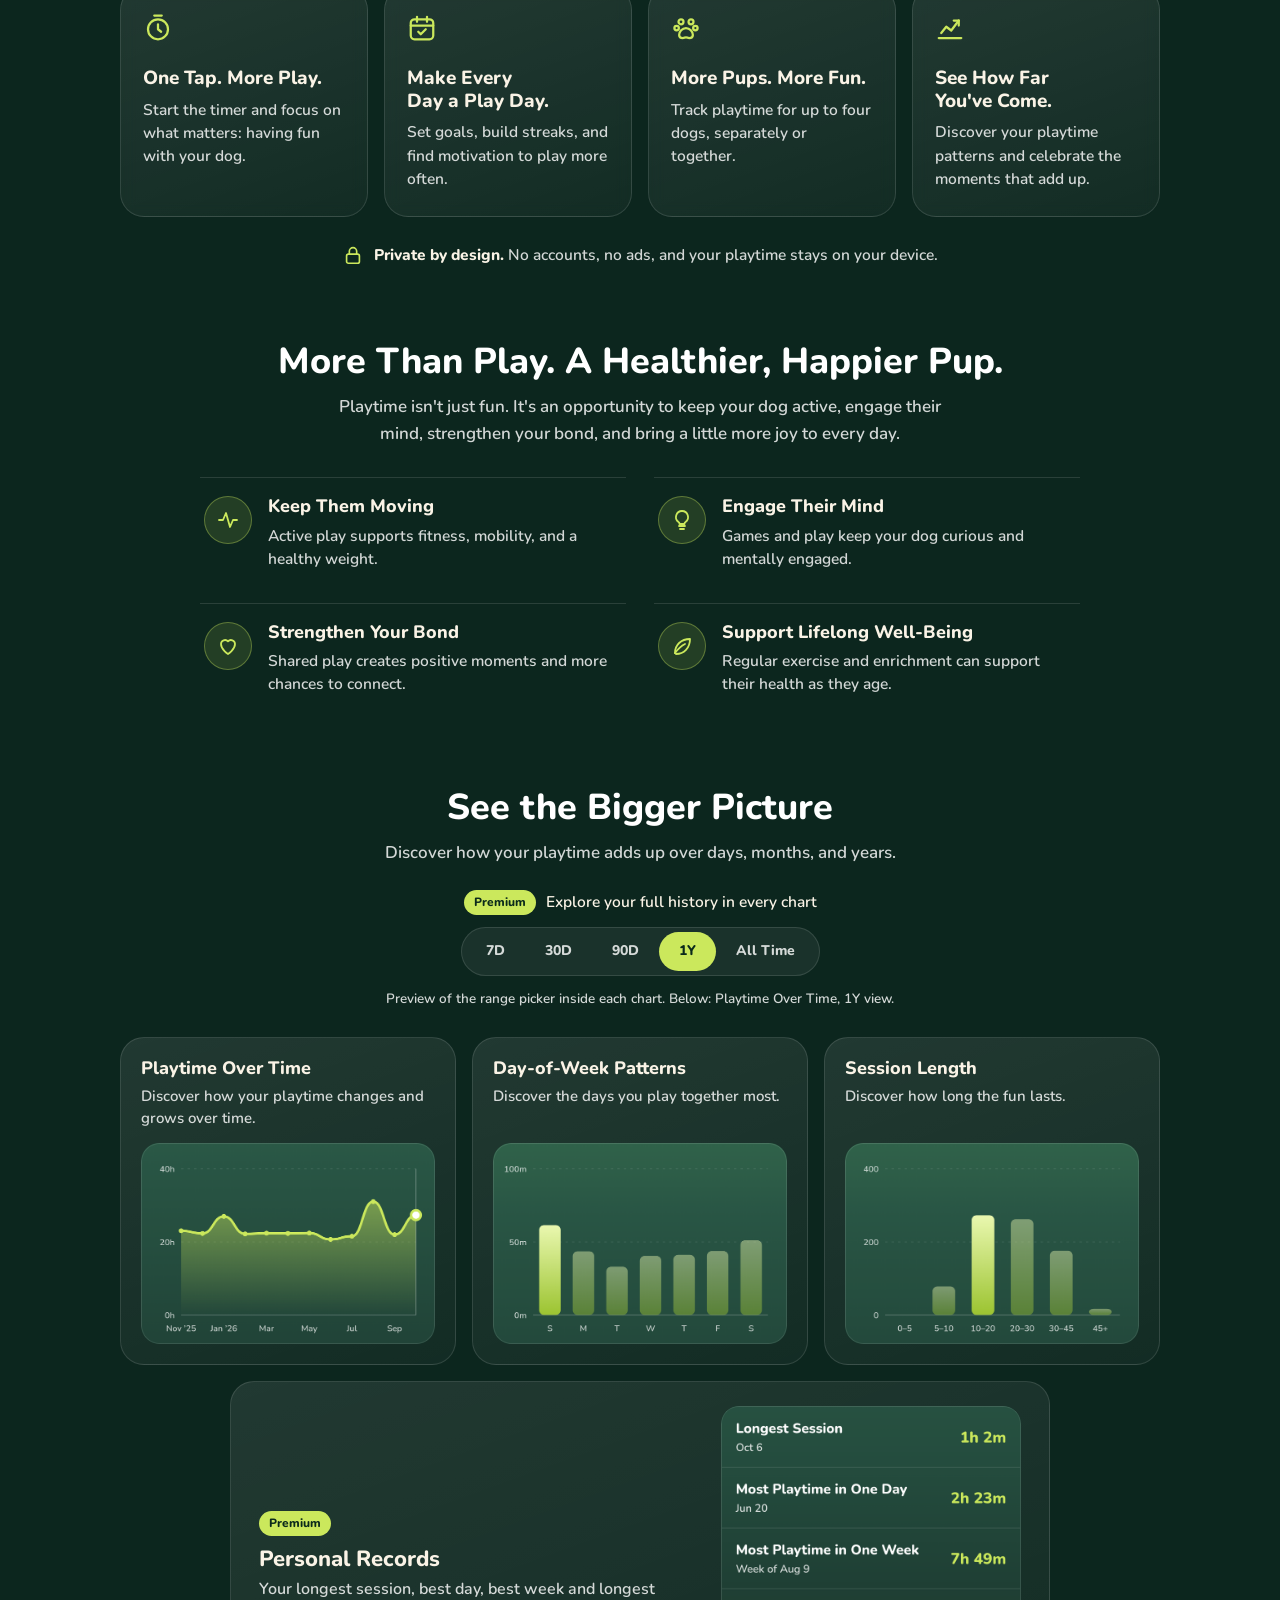
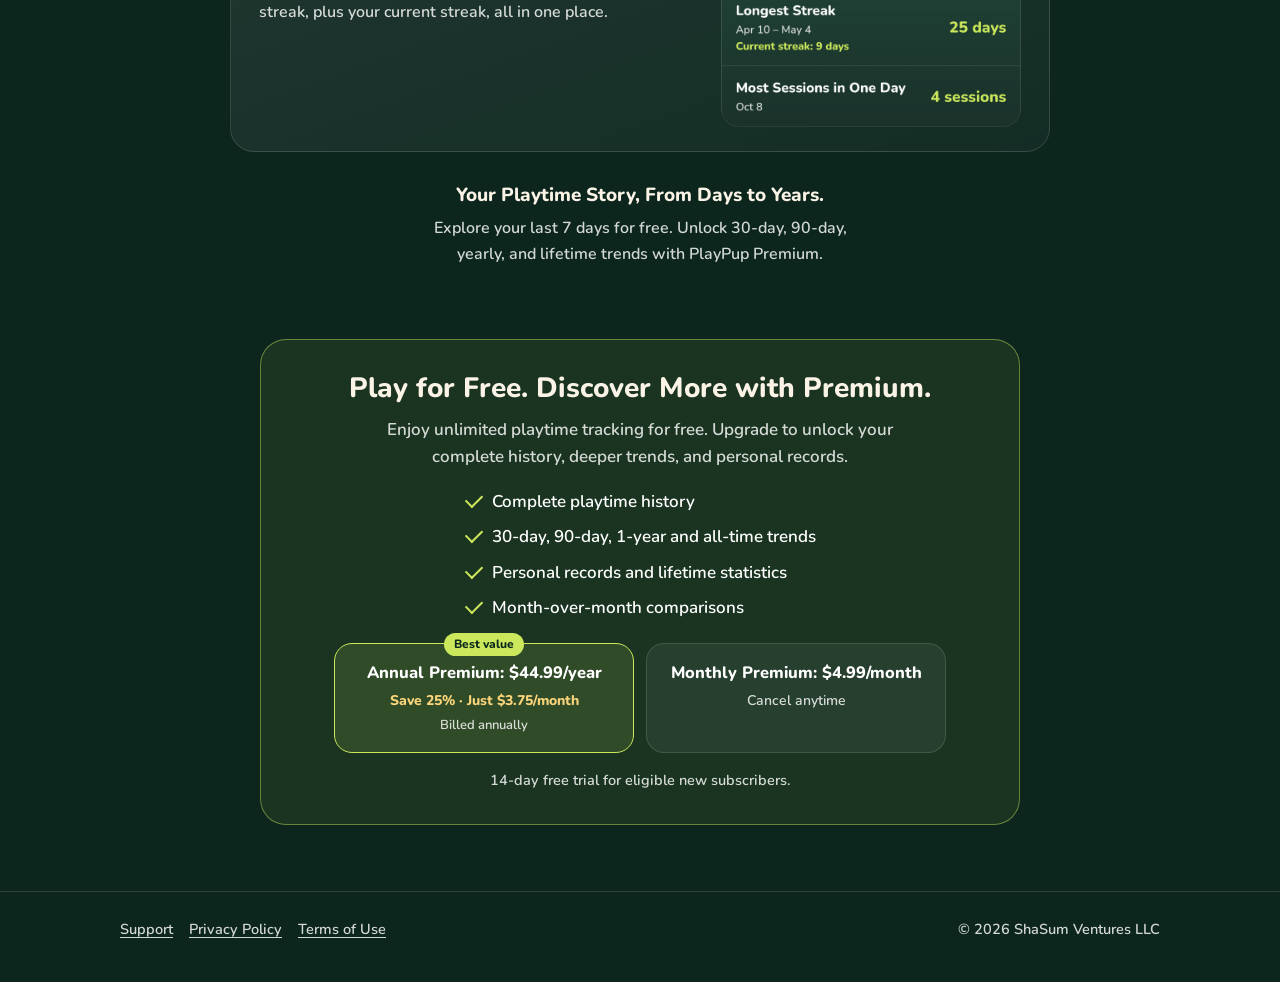
==== commit 998b880d: "Homepage: Download on the App Store badge (PlayPup is live) Apple's official badge, self-hosted, lin" ====
--- a/index.html
+++ b/index.html
@@ -13,7 +13,7 @@
   <meta property="og:image" content="https://playpup.app/assets/og-image.png">
   <meta property="og:url" content="https://playpup.app/">
   <meta name="twitter:card" content="summary_large_image">
-  <link rel="stylesheet" href="assets/site.css?v=8">
+  <link rel="stylesheet" href="assets/site.css?v=9">
 </head>
 <body>
   <header class="site-header">
@@ -36,7 +36,7 @@
         <h1>Their favorite part of the day is time with you.</h1>
         <p class="lead">Track playtime, build healthy habits, and make more time for your best friend.</p>
         <div class="badges">
-          <span class="badge"><strong>Coming soon</strong> to the App Store</span>
+          <a class="store-badge" href="https://apps.apple.com/app/id6832101758"><img src="assets/app-store-badge.svg" alt="Download on the App Store" width="144" height="48"></a>
           <span class="badge"><strong>Coming soon</strong> to Google Play</span>
         </div>
       </div>
--- a/assets/site.css
+++ b/assets/site.css
@@ -52,6 +52,9 @@
   border: 1.5px solid var(--line); background: rgba(0, 0, 0, 0.2); color: var(--muted); font-weight: 800; font-size: 15px;
 }
 .badge strong { color: var(--ink); }
+/* Apple's official badge, kept at Apple's proportions and at least 40px tall. */
+.store-badge { display: inline-flex; align-items: center; border-radius: 10px; }
+.store-badge img { display: block; height: 48px; width: auto; }
 .btn {
   display: inline-block; padding: 14px 26px; border-radius: 99px; font-weight: 800; text-decoration: none;
   background: linear-gradient(180deg, #dcf283, #a9cf3a); color: var(--on-lime);
